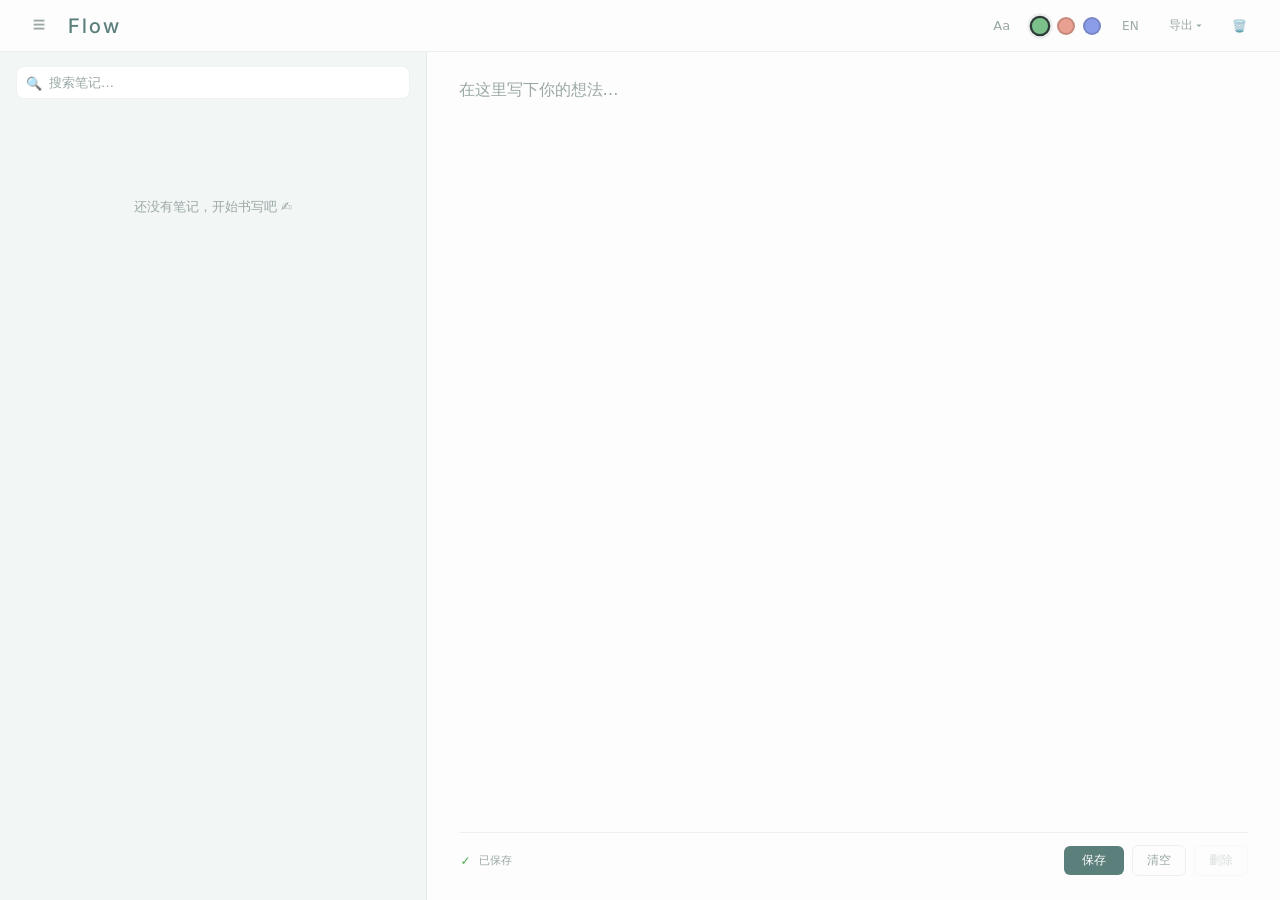
==== index.html @ c03a8ae6 "Flow Notes v1.0 - 单页笔记应用初始版本" ====
<!DOCTYPE html>
<html lang="zh-CN">
<head>
  <meta charset="UTF-8">
  <meta name="viewport" content="width=device-width, initial-scale=1.0">
  <title>Flow</title>
  <link href="https://fonts.googleapis.com/css2?family=Inter:wght@300;400;500&family=Poppins:wght@300;400;500&family=Lato:wght@300;400;700&display=swap" rel="stylesheet">
  <style>
    * { box-sizing: border-box; margin: 0; padding: 0; }

    :root {
      --bg-sidebar: #F2F6F5;
      --bg-main: #FDFDFD;
      --bg-card: #FFFFFF;
      --bg-card-hover: #F7FAF9;
      --accent: #5B7F7B;
      --text: #2D3B39;
      --text-muted: #9AA8A6;
      --border: rgba(91,127,123,0.10);
      --shadow: 0 1px 3px rgba(0,0,0,0.04);
      --shadow-hover: 0 3px 10px rgba(0,0,0,0.07);
      --font-size: 16px;
      --font-family: system-ui, -apple-system, 'PingFang SC', 'Microsoft YaHei', sans-serif;
      --sidebar-width: 33.33%;
    }
    /* 三套主题配色 */
    body.theme-green { --bg-sidebar:#F2F6F5; --bg-main:#FDFDFD; --bg-card:#FFFFFF; --bg-card-hover:#F7FAF9; --accent:#5B7F7B; --text:#2D3B39; --text-muted:#9AA8A6; --border:rgba(91,127,123,0.10); }
    body.theme-warm  { --bg-sidebar:#FEF3F0; --bg-main:#FFFCFA; --bg-card:#FFF8F2; --bg-card-hover:#FFF2EB; --accent:#8B6F5E; --text:#3E2E25; --text-muted:#B0998C; --border:rgba(139,111,94,0.10); }
    body.theme-night { --bg-sidebar:#EEF1FA; --bg-main:#F9F9FF; --bg-card:#F4F5FE; --bg-card-hover:#ECEEF8; --accent:#5B6AAF; --text:#2D3040; --text-muted:#8B8FAA; --border:rgba(91,106,175,0.10); }

    /* 西文字体和中文字体统一由 JS rebuildFontFamily 控制，不再用 CSS class */

    body {
      font-family: var(--font-family); font-size: var(--font-size);
      height: 100vh; display: flex; flex-direction: column;
      background: var(--bg-main); color: var(--text);
    }

    /* ── Header ──────────────────────────────────────────────── */
    header {
      display: flex; align-items: center; justify-content: space-between;
      padding: 0 24px; height: 52px; min-height: 52px;
      background: var(--bg-main); border-bottom: 1px solid var(--border);
    }
    .logo {
      font-family: 'Inter', sans-serif; font-weight: 500;
      font-size: 20px; color: #5B7F7B; letter-spacing: 2px;
      user-select: none;
    }
    .header-right { display: flex; align-items: center; gap: 12px; }

    /* Font panel */
    .font-btn {
      font-size: 13px; font-weight: 500; color: var(--text-muted);
      cursor: pointer; padding: 3px 8px; border-radius: 6px;
      border: 1px solid transparent; transition: all 0.2s;
      position: relative; user-select: none;
    }
    .font-btn:hover { border-color: var(--border); color: var(--text); }
    .font-panel {
      display: none; position: absolute; top: 48px; right: 24px;
      background: var(--bg-card); border: 1px solid var(--border);
      border-radius: 12px; padding: 14px 16px; z-index: 200;
      box-shadow: 0 4px 20px rgba(0,0,0,0.08); min-width: 190px;
    }
    .font-panel.open { display: block; }
    .font-panel-row { display: flex; gap: 6px; margin-bottom: 10px; flex-wrap: wrap; }
    .fp-label { font-size: 11px; color: var(--text-muted); margin-bottom: 6px; }
    .fp-chip {
      padding: 3px 10px; border-radius: 20px; font-size: 12px;
      border: 1px solid var(--border); cursor: pointer;
      transition: all 0.15s; color: var(--text);
    }
    .fp-chip.active, .fp-chip:hover { background: var(--accent); color: #fff; border-color: var(--accent); }
    .fp-size-row { display: flex; gap: 6px; }
    .fp-size {
      flex: 1; text-align: center; padding: 4px 0; border-radius: 8px;
      font-size: 12px; border: 1px solid var(--border); cursor: pointer;
      color: var(--text); transition: all 0.15s;
    }
    .fp-size.active, .fp-size:hover { background: var(--accent); color: #fff; border-color: var(--accent); }

    /* Lang & Export */
    .header-btn {
      font-size: 12px; color: var(--text-muted); cursor: pointer;
      padding: 3px 8px; border-radius: 6px; border: 1px solid transparent;
      transition: all 0.2s; user-select: none; background: none;
    }
    .header-btn:hover { border-color: var(--border); color: var(--text); }

    /* Theme dots */
    .theme-switcher { display: flex; gap: 8px; align-items: center; }
    .theme-dot {
      width: 18px; height: 18px; border-radius: 50%; cursor: pointer;
      border: 2px solid rgba(0,0,0,0.15); transition: border-color 0.2s, transform 0.2s, box-shadow 0.2s;
    }
    .theme-dot:hover, .theme-dot.active {
      border-color: var(--text); transform: scale(1.15);
      box-shadow: 0 0 0 2px rgba(0,0,0,0.06);
    }
    .theme-dot.t-green { background: #7bbf8a; }
    .theme-dot.t-warm  { background: #e8a090; }
    .theme-dot.t-night { background: #8b9de8; }
    .export-dropdown {
      position: relative;
    }
    .export-menu {
      display: none; position: absolute; top: 100%; right: 0; margin-top: 4px;
      background: var(--bg-card); border: 1px solid var(--border);
      border-radius: 10px; padding: 6px; z-index: 200; min-width: 170px;
      box-shadow: 0 4px 16px rgba(0,0,0,0.08);
    }
    .export-menu.open { display: block; }
    .export-menu-item {
      display: block; width: 100%; text-align: left; padding: 8px 12px;
      border: none; background: none; border-radius: 6px; cursor: pointer;
      font-size: 13px; color: var(--text); transition: background 0.15s;
    }
    .export-menu-item:hover { background: var(--bg-card-hover); }
    .export-menu-item + .export-menu-item { margin-top: 2px; }

    /* ── Main Layout ─────────────────────────────────────────── */
    main { flex: 1; display: flex; overflow: hidden; }

    /* Sidebar */
    .sidebar {
      width: var(--sidebar-width); min-width: var(--sidebar-width);
      background: var(--bg-sidebar); border-right: 1px solid var(--border);
      display: flex; flex-direction: column; transition: width 0.3s, min-width 0.3s;
    }
    .sidebar.collapsed { width: 0; min-width: 0; overflow: hidden; }
    .sidebar-header { padding: 14px 16px 10px; }
    .search-input {
      width: 100%; padding: 8px 12px 8px 32px; border-radius: 8px;
      border: 1px solid var(--border); background: var(--bg-card);
      font-size: 13px; color: var(--text); outline: none;
      font-family: var(--font-family); transition: border-color 0.2s;
    }
    .search-input:focus { border-color: var(--accent); }
    .search-input::placeholder { color: var(--text-muted); }
    .search-wrap { position: relative; }
    .search-icon {
      position: absolute; left: 10px; top: 50%; transform: translateY(-50%);
      font-size: 13px; color: var(--text-muted); pointer-events: none;
    }

    .notes-list {
      flex: 1; overflow-y: auto; padding: 6px 10px 16px;
      display: flex; flex-direction: column; gap: 4px;
    }
    .empty-hint {
      color: var(--text-muted); font-size: 13px; text-align: center;
      margin-top: 80px; line-height: 1.8;
    }
    .note-card {
      background: var(--bg-card); border-radius: 8px; padding: 12px 14px;
      box-shadow: var(--shadow); user-select: text; cursor: text;
      transition: box-shadow 0.2s, background 0.15s;
      position: relative;
    }
    .note-card:hover { box-shadow: var(--shadow-hover); background: var(--bg-card-hover); }
    .note-card:hover .card-del { opacity: 1; }
    .card-del {
      position: absolute; top: 8px; right: 8px;
      width: 22px; height: 22px; border-radius: 50%;
      background: transparent; border: none; cursor: pointer;
      display: flex; align-items: center; justify-content: center;
      font-size: 14px; color: var(--text-muted); opacity: 0;
      transition: opacity 0.15s, color 0.15s, background 0.15s;
    }
    .card-del:hover { color: #E57373; background: rgba(229,115,115,0.10); }
    .note-card-preview {
      font-size: 14px; color: var(--text); line-height: 1.5;
      white-space: nowrap; overflow: hidden; text-overflow: ellipsis;
      padding-right: 20px;
      transition: all 0.2s;
    }
    .note-card.expanded .note-card-preview {
      white-space: pre-wrap; word-break: break-word;
      max-height: 60vh; overflow-y: auto;
    }
    .note-card-time { font-size: 11px; color: var(--text-muted); margin-top: 4px; }

    /* ── Editor Pane ─────────────────────────────────────────── */
    .editor-pane {
      flex: 1; display: flex; flex-direction: column; padding: 24px 32px;
      min-width: 0;
    }
    textarea {
      flex: 1; background: transparent; border: none; outline: none;
      resize: none; font-size: var(--font-size); line-height: 1.8;
      color: var(--text); font-family: var(--font-family);
    }
    textarea::placeholder { color: var(--text-muted); }

    .editor-footer {
      display: flex; align-items: center; justify-content: space-between;
      padding-top: 12px; border-top: 1px solid var(--border); margin-top: 8px;
    }
    .save-status {
      display: flex; align-items: center; gap: 6px;
      font-size: 12px; color: var(--text-muted); cursor: pointer;
      user-select: none; padding: 2px 0;
    }
    .save-status-icon {
      width: 14px; height: 14px; display: inline-flex;
      align-items: center; justify-content: center; font-size: 12px;
    }
    .save-status-icon.saving { color: #aaa; }
    .save-status-icon.saved  { color: #4CAF50; }
    .save-status-icon.error  { color: #E57373; }
    .save-status-text { font-size: 11px; }

    .btn-row { display: flex; gap: 8px; align-items: center; }
    .btn-action {
      padding: 6px 14px; border: 1px solid var(--border); border-radius: 6px;
      background: transparent; color: var(--text-muted); font-size: 12px;
      cursor: pointer; transition: all 0.2s; font-family: var(--font-family);
    }
    .btn-action:hover { border-color: var(--text-muted); color: var(--text); }
    .btn-action:disabled { opacity: 0.35; cursor: not-allowed; }
    .btn-action:disabled:hover { border-color: var(--border); color: var(--text-muted); }
    .btn-save {
      padding: 6px 18px; background: var(--accent); color: #fff;
      border: none; border-radius: 6px; font-size: 12px; cursor: pointer;
      transition: opacity 0.2s, transform 0.1s; font-family: var(--font-family);
    }
    .btn-save:hover { opacity: 0.85; }
    .btn-save:active { transform: scale(0.97); }

    /* ── Confirm Dialog ──────────────────────────────────────── */
    .confirm-overlay {
      display: none; position: fixed; inset: 0; z-index: 500;
      background: rgba(0,0,0,0.25); align-items: center; justify-content: center;
    }
    .confirm-overlay.open { display: flex; }
    .confirm-dialog {
      background: var(--bg-card); border-radius: 14px; padding: 28px 32px;
      box-shadow: 0 12px 40px rgba(0,0,0,0.12); max-width: 360px; width: 90%;
    }
    .confirm-title {
      font-size: 15px; font-weight: 500; color: var(--text); margin-bottom: 8px;
    }
    .confirm-msg {
      font-size: 13px; color: var(--text-muted); line-height: 1.6; margin-bottom: 20px;
    }
    .confirm-actions { display: flex; gap: 10px; justify-content: flex-end; }
    .confirm-btn {
      padding: 7px 20px; border-radius: 8px; font-size: 13px;
      cursor: pointer; border: 1px solid var(--border);
      transition: all 0.15s; font-family: var(--font-family);
    }
    .confirm-btn-cancel {
      background: transparent; color: var(--text-muted);
    }
    .confirm-btn-cancel:hover { color: var(--text); border-color: var(--text-muted); }
    .confirm-btn-ok {
      background: var(--accent); color: #fff; border-color: var(--accent);
    }
    .confirm-btn-ok:hover { opacity: 0.85; }

    /* ── Trash (回收站) ─────────────────────────────────────── */
    .trash-overlay {
      display: none; position: fixed; inset: 0; z-index: 500;
      background: rgba(0,0,0,0.25); align-items: center; justify-content: center;
    }
    .trash-overlay.open { display: flex; }
    .trash-dialog {
      background: var(--bg-card); border-radius: 14px; padding: 24px 28px;
      box-shadow: 0 12px 40px rgba(0,0,0,0.12); max-width: 420px; width: 90%;
      max-height: 70vh; display: flex; flex-direction: column;
    }
    .trash-header {
      display: flex; align-items: center; justify-content: space-between;
      margin-bottom: 16px;
    }
    .trash-title { font-size: 16px; font-weight: 500; color: var(--text); }
    .trash-clear-btn {
      font-size: 12px; color: var(--text-muted); cursor: pointer;
      padding: 3px 10px; border-radius: 6px; border: 1px solid var(--border);
      background: transparent; transition: all 0.15s; font-family: var(--font-family);
    }
    .trash-clear-btn:hover { border-color: #E57373; color: #E57373; }
    .trash-list {
      flex: 1; overflow-y: auto; display: flex; flex-direction: column; gap: 6px;
      min-height: 60px;
    }
    .trash-item {
      display: flex; align-items: center; justify-content: space-between;
      background: var(--bg-main); border-radius: 8px; padding: 10px 12px;
      border: 1px solid var(--border);
    }
    .trash-item-text {
      font-size: 13px; color: var(--text); line-height: 1.4;
      flex: 1; overflow: hidden; text-overflow: ellipsis; white-space: nowrap;
      margin-right: 10px;
    }
    .trash-item-time { font-size: 11px; color: var(--text-muted); white-space: nowrap; margin-right: 10px; }
    .trash-item-restore {
      font-size: 12px; color: var(--accent); cursor: pointer;
      padding: 2px 10px; border-radius: 4px; border: 1px solid var(--accent);
      background: transparent; white-space: nowrap; transition: all 0.15s;
      font-family: var(--font-family);
    }
    .trash-item-restore:hover { background: var(--accent); color: #fff; }
    .trash-empty {
      color: var(--text-muted); font-size: 13px; text-align: center;
      padding: 20px 0;
    }
    .trash-close-row { margin-top: 16px; text-align: right; }
    .trash-close-btn {
      font-size: 13px; color: var(--text-muted); cursor: pointer;
      padding: 5px 16px; border-radius: 6px; border: 1px solid var(--border);
      background: transparent; transition: all 0.15s; font-family: var(--font-family);
    }
    .trash-close-btn:hover { border-color: var(--text-muted); color: var(--text); }

    /* ── Toast ───────────────────────────────────────────────── */
    .toast {
      position: fixed; bottom: 28px; left: 50%;
      transform: translateX(-50%) translateY(16px);
      background: rgba(0,0,0,0.62); color: #fff;
      padding: 8px 20px; border-radius: 20px; font-size: 13px;
      opacity: 0; transition: opacity 0.25s, transform 0.25s;
      pointer-events: none; z-index: 1000;
    }
    .toast.show { opacity: 1; transform: translateX(-50%) translateY(0); }

    /* ── Responsive ──────────────────────────────────────────── */
    @media (max-width: 640px) {
      .sidebar { position: absolute; z-index: 100; height: calc(100vh - 52px); }
      .sidebar.collapsed { width: 0; min-width: 0; }
    }
  </style>
</head>
<body>

<header>
  <div style="display:flex;align-items:center;gap:14px">
    <button class="header-btn" id="toggleSidebar" title="折叠/展开列表">☰</button>
    <span class="logo">Flow</span>
  </div>
  <div class="header-right">
    <span class="font-btn" id="fontBtn">Aa</span>
    <div class="theme-switcher">
      <div class="theme-dot t-green active" data-theme="green" title="春日田野"></div>
      <div class="theme-dot t-warm"         data-theme="warm"  title="暮色温柔"></div>
      <div class="theme-dot t-night"        data-theme="night" title="星空沉思"></div>
    </div>
    <span class="header-btn" id="langBtn">EN</span>
    <div class="export-dropdown">
      <button class="header-btn" id="exportBtn" data-i18n="exportMenu">导出 ▾</button>
      <div class="export-menu" id="exportMenu">
        <button class="export-menu-item" id="exportJson" data-i18n="exportJson">导出所有数据</button>
        <button class="export-menu-item" id="exportTxt" data-i18n="exportTxt">导出为纯文本</button>
        <label class="export-menu-item" data-i18n="importData" style="margin:0;cursor:pointer">
          <span data-i18n="importData">导入数据</span>
          <input type="file" id="importFile" accept=".json,.txt" style="display:none">
        </label>
      </div>
    </div>
    <span class="header-btn" id="trashBtn" title="回收站">🗑️</span>
  </div>
</header>

<div class="font-panel" id="fontPanel">
  <div class="fp-label" data-i18n="fontFamily">字体</div>
  <div class="font-panel-row">
    <span class="fp-chip active" data-font="system" data-i18n="fontSystem">系统默认</span>
    <span class="fp-chip" data-font="inter">Inter</span>
    <span class="fp-chip" data-font="poppins">Poppins</span>
    <span class="fp-chip" data-font="lato">Lato</span>
  </div>
  <div class="fp-label" data-i18n="fontChinese">中文字体</div>
  <div class="font-panel-row">
    <span class="fp-chip active" data-cjk="system" data-i18n="fontCjkSystem">系统</span>
    <span class="fp-chip" data-cjk="notoSans">思源黑体</span>
    <span class="fp-chip" data-cjk="notoSerif">思源宋体</span>
    <span class="fp-chip" data-cjk="heiti">黑体</span>
    <span class="fp-chip" data-cjk="songti">宋体</span>
    <span class="fp-chip" data-cjk="kaiti">楷体</span>
    <span class="fp-chip" data-cjk="fangsong">仿宋</span>
  </div>
  <div class="fp-label" data-i18n="fontSize">字号</div>
  <div class="fp-size-row">
    <span class="fp-size" data-size="14">小</span>
    <span class="fp-size active" data-size="16">默认</span>
    <span class="fp-size" data-size="18">大</span>
  </div>
</div>

<main>
  <!-- 左侧：笔记列表 -->
  <div class="sidebar" id="sidebar">
    <div class="sidebar-header">
      <div class="search-wrap">
        <span class="search-icon">🔍</span>
        <input class="search-input" id="searchInput" placeholder="搜索笔记…" data-i18n-ph="search" autocomplete="off">
      </div>
    </div>
    <div class="notes-list" id="notesList"></div>
  </div>

  <!-- 右侧：主书写区 -->
  <div class="editor-pane" id="editorPane">
    <textarea id="editor" placeholder="在这里写下你的想法…" data-i18n-ph="placeholder"></textarea>
    <div class="editor-footer">
      <div class="save-status" id="saveStatus" title="">
        <span class="save-status-icon saved" id="saveIcon">✓</span>
        <span class="save-status-text" id="saveText" data-i18n="saved">已保存</span>
      </div>
      <div class="btn-row">
        <button class="btn-save" id="btnSave" data-i18n="save">保存</button>
        <button class="btn-action" id="btnClear" data-i18n="clear">清空</button>
        <button class="btn-action" id="btnDelete" data-i18n="delete" disabled>删除</button>
      </div>
    </div>
  </div>
</main>

<!-- 确认弹窗 -->
<div class="confirm-overlay" id="confirmOverlay">
  <div class="confirm-dialog">
    <div class="confirm-title" id="confirmTitle"></div>
    <div class="confirm-msg" id="confirmMsg"></div>
    <div class="confirm-actions">
      <button class="confirm-btn confirm-btn-cancel" id="confirmCancel" data-i18n="cancel">取消</button>
      <button class="confirm-btn confirm-btn-ok" id="confirmOk" data-i18n="confirm">确认</button>
    </div>
  </div>
</div>

<!-- 回收站弹窗 -->
<div class="trash-overlay" id="trashOverlay">
  <div class="trash-dialog">
    <div class="trash-header">
      <span class="trash-title" data-i18n="trashTitle">回收站</span>
      <button class="trash-clear-btn" id="trashClearBtn" data-i18n="trashClear">清空回收站</button>
    </div>
    <div class="trash-list" id="trashList"></div>
    <div class="trash-close-row">
      <button class="trash-close-btn" id="trashCloseBtn" data-i18n="cancel">关闭</button>
    </div>
  </div>
</div>

<div class="toast" id="toast"></div>

<script>
// ── i18n ──────────────────────────────────────────────────────────────────
const I18N = {
  zh: {
    writing:'书写区', save:'保存', placeholder:'在这里写下你的想法…', fontFamily:'西文字体', fontChinese:'中文字体', fontSize:'字号',
    fontSystem:'系统默认', fontCjkSystem:'系统', empty:'还没有笔记，开始书写吧 ✍️', search:'搜索笔记…',
    imported:'已载入编辑', saved:'已保存', saving:'保存中…', saveFailed:'保存失败',
    exportMenu:'导出 ▾', exportJson:'导出所有数据', exportTxt:'导出为纯文本',
    importData:'导入数据', exportDone:'已导出 JSON', exportTxtDone:'已导出文本',
    importDone:'导入成功', importErr:'导入失败，请检查文件格式（支持 .json 和 .txt）',
    clearTitle:'清空书写区', clearMsg:'确定清空？内容将丢失且不可恢复。',
    deleteTitle:'删除笔记', deleteMsg:'删除后可在回收站中恢复。',
    cancel:'取消', confirm:'确认',
    clear:'清空', delete:'删除',
    trashTitle:'回收站', trashEmpty:'回收站是空的', trashRestore:'恢复', trashClear:'清空回收站',
    restoreDone:'已恢复', trashCleared:'回收站已清空', trashHint:'删除的笔记可在回收站中恢复',
  },
  en: {
    writing:'Writing', save:'Save', placeholder:'Write your thoughts here…', fontFamily:'Font', fontChinese:'CJK Font', fontSize:'Size',
    fontSystem:'System', fontCjkSystem:'System', empty:'No notes yet. Start writing!', search:'Search notes…',
    imported:'Loaded', saved:'Saved', saving:'Saving…', saveFailed:'Save failed',
    exportMenu:'Export ▾', exportJson:'Export all data', exportTxt:'Export as text',
    importData:'Import data', exportDone:'JSON exported', exportTxtDone:'Text exported',
    importDone:'Import successful', importErr:'Import failed (supports .json and .txt)',
    clearTitle:'Clear editor', clearMsg:'Are you sure? Content will be lost and cannot be recovered.',
    deleteTitle:'Delete note', deleteMsg:'Deleted notes can be restored from trash.',
    cancel:'Cancel', confirm:'Confirm',
    clear:'Clear', delete:'Delete',
    trashTitle:'Trash', trashEmpty:'Trash is empty', trashRestore:'Restore', trashClear:'Empty trash',
    restoreDone:'Restored', trashCleared:'Trash cleared', trashHint:'Deleted notes can be restored from trash',
  }
};
let lang = localStorage.getItem('flow_lang') || 'zh';
function t(k) { return (I18N[lang] || I18N.zh)[k] || k; }
function applyI18n() {
  document.querySelectorAll('[data-i18n]').forEach(el => {
    el.textContent = t(el.dataset.i18n);
  });
  document.querySelectorAll('[data-i18n-ph]').forEach(el => {
    el.placeholder = t(el.dataset.i18nPh);
  });
  document.getElementById('searchInput').placeholder = t('search');
  document.getElementById('langBtn').textContent = lang === 'zh' ? 'EN' : '中';
  document.getElementById('exportBtn').textContent = t('exportMenu');
  const sizeLabels = lang === 'zh' ? ['小','默认','大'] : ['S','M','L'];
  document.querySelectorAll('.fp-size').forEach((el, i) => el.textContent = sizeLabels[i]);
}

// ── UUID v4 ──────────────────────────────────────────────────────────────
function uuid() {
  return 'xxxxxxxx-xxxx-4xxx-yxxx-xxxxxxxxxxxx'.replace(/[xy]/g, c => {
    const r = Math.random() * 16 | 0;
    return (c === 'x' ? r : (r & 0x3 | 0x8)).toString(16);
  });
}

// ── Storage（IndexedDB）───────────────────────────────────────────────────
let db = null;
const DB_NAME = 'FlowNotesDB';
const STORE = 'notes';

function openDB() {
  return new Promise(resolve => {
    try {
      const req = indexedDB.open(DB_NAME, 1);
      req.onupgradeneeded = e => {
        const store = e.target.result.createObjectStore(STORE, { keyPath: 'id' });
        store.createIndex('updatedAt', 'updatedAt', { unique: false });
      };
      req.onsuccess = e => { db = e.target.result; resolve(true); };
      req.onerror = () => resolve(false);
    } catch { resolve(false); }
  });
}
function dbGetAll() {
  return new Promise(resolve => {
    const tx = db.transaction(STORE, 'readonly');
    const store = tx.objectStore(STORE);
    const idx = store.index('updatedAt');
    const req = idx.openCursor(null, 'prev'); // 按 updatedAt 降序
    const results = [];
    req.onsuccess = e => {
      const cursor = e.target.result;
      if (cursor) { results.push(cursor.value); cursor.continue(); }
      else resolve(results);
    };
    req.onerror = () => resolve([]);
  });
}
function dbPut(note) {
  return new Promise(resolve => {
    db.transaction(STORE, 'readwrite').objectStore(STORE).put(note).onsuccess = () => resolve();
  });
}
function dbDelete(id) {
  return new Promise(resolve => {
    db.transaction(STORE, 'readwrite').objectStore(STORE).delete(id).onsuccess = () => resolve();
  });
}
function dbGetAllForMerge() {
  return new Promise(resolve => {
    db.transaction(STORE, 'readonly').objectStore(STORE).getAll().onsuccess = e => resolve(e.target.result || []);
  });
}

// ── State ────────────────────────────────────────────────────────────────
let notes = [];
let trash = []; // 回收站（localStorage 持久化）
let editingId = null;
let saveDebounceTimer = null;
let searchQuery = '';
let isSwitchingNote = false;

const editor       = document.getElementById('editor');
const notesList    = document.getElementById('notesList');
const sidebar      = document.getElementById('sidebar');
const toastEl      = document.getElementById('toast');
const btnSaveIcon  = document.getElementById('saveIcon');
const btnSaveText  = document.getElementById('saveText');
const saveStatus   = document.getElementById('saveStatus');
const btnSave      = document.getElementById('btnSave');
const btnClear     = document.getElementById('btnClear');
const btnDelete    = document.getElementById('btnDelete');

// ── Helpers ──────────────────────────────────────────────────────────────
function fmt(ts) {
  const d = ts != null ? new Date(ts) : new Date();
  return d.toLocaleString(lang === 'zh' ? 'zh-CN' : 'en-US', {
    month: '2-digit', day: '2-digit', hour: '2-digit', minute: '2-digit'
  });
}
function esc(s) {
  return s.replace(/&/g, '&amp;').replace(/</g, '&lt;').replace(/>/g, '&gt;');
}
function preview(text) {
  const clean = text.replace(/^[\s\n\t]+|[\s\n\t]+$/g, '').replace(/[\n\t]+| {2,}/g, ' ');
  if (!clean) return lang === 'zh' ? '空白笔记' : 'Blank note';
  return clean.length > 15 ? clean.slice(0, 15) + '…' : clean;
}
function isBlank(text) {
  return !text || text.replace(/[\s\n\r\t]/g, '').length === 0;
}
function setSaveStatus(state) {
  // state: 'saved' | 'saving' | 'error'
  btnSaveIcon.className = 'save-status-icon ' + state;
  btnSaveIcon.textContent = state === 'saved' ? '✓' : state === 'saving' ? '○' : '⚠';
  btnSaveText.textContent = t(state === 'saved' ? 'saved' : state === 'saving' ? 'saving' : 'saveFailed');
  saveStatus.title = state === 'saved' ? (lang === 'zh' ? '点击立即保存' : 'Click to save now') : '';
}

let toastTimer;
function showToast(msg) {
  toastEl.textContent = msg;
  toastEl.classList.add('show');
  clearTimeout(toastTimer);
  toastTimer = setTimeout(() => toastEl.classList.remove('show'), 1800);
}

// ── Confirm Dialog ───────────────────────────────────────────────────────
function showConfirm(title, msg) {
  return new Promise(resolve => {
    const overlay = document.getElementById('confirmOverlay');
    document.getElementById('confirmTitle').textContent = title;
    document.getElementById('confirmMsg').textContent = msg;
    document.getElementById('confirmCancel').textContent = t('cancel');
    document.getElementById('confirmOk').textContent = t('confirm');
    overlay.classList.add('open');

    function cleanup() {
      overlay.classList.remove('open');
      okBtn.removeEventListener('click', onOk);
      cancelBtn.removeEventListener('click', onCancel);
      overlay.removeEventListener('click', onBg);
    }
    function onOk() { cleanup(); resolve(true); }
    function onCancel() { cleanup(); resolve(false); }
    function onBg(e) { if (e.target === overlay) { cleanup(); resolve(false); } }

    const okBtn = document.getElementById('confirmOk');
    const cancelBtn = document.getElementById('confirmCancel');
    okBtn.addEventListener('click', onOk);
    cancelBtn.addEventListener('click', onCancel);
    overlay.addEventListener('click', onBg);
  });
}

// ── Render ───────────────────────────────────────────────────────────────
function render() {
  notesList.innerHTML = '';
  const filtered = searchQuery
    ? notes.filter(n => n.content.toLowerCase().includes(searchQuery.toLowerCase()))
    : notes;

  if (!filtered.length) {
    notesList.innerHTML = `<p class="empty-hint">${t('empty')}</p>`;
    return;
  }

  filtered.forEach(n => {
    const card = document.createElement('div');
    card.className = 'note-card';
    card.innerHTML = `
      <button class="card-del" data-id="${n.id}" title="${t('delete')}">×</button>
      <div class="note-card-preview">${esc(n.content)}</div>
      <div class="note-card-time">${fmt(n.updatedAt)}</div>`;

    // 删除按钮（阻止冒泡，不影响单击/双击）
    card.querySelector('.card-del').addEventListener('click', async e => {
      e.stopPropagation();
      const ok = await showConfirm(t('deleteTitle'), t('deleteMsg'));
      if (!ok) return;
      moveToTrash(n);
    });

    // 单击展开/收起全文，双击进入编辑（用延迟区分）
    let clickTimer = null;
    card.addEventListener('click', e => {
      if (e.target.closest('.card-del')) return;
      if (clickTimer) { clearTimeout(clickTimer); clickTimer = null; return; } // 第二次点击，留给 dblclick
      clickTimer = setTimeout(() => {
        clickTimer = null;
        // 单击：切换展开/收起
        card.classList.toggle('expanded');
      }, 250);
    });

    card.addEventListener('dblclick', e => {
      if (e.target.closest('.card-del')) return;
      if (clickTimer) { clearTimeout(clickTimer); clickTimer = null; }
      const sel = window.getSelection().toString();
      if (sel.length > 20) return; // 拖选了大段文字，视为复制意图
      window.getSelection().removeAllRanges();
      loadNoteIntoEditor(n);
    });

    notesList.appendChild(card);
  });

  // 更新删除按钮状态
  btnDelete.disabled = !editingId;
  // 更新清空按钮状态
  btnClear.disabled = isBlank(editor.value);
}

// ── 智能保存置顶（双击/流转前调用）────────────────────────────────────────
async function flushCurrentEditor() {
  const text = editor.value;
  if (isBlank(text)) return; // 空内容直接丢弃

  const now = Date.now();
  if (editingId) {
    // 正在编辑已有笔记：仅当内容有变化时更新它
    const idx = notes.findIndex(n => n.id === editingId);
    if (idx !== -1 && notes[idx].content !== text) {
      notes[idx].content = text;
      notes[idx].updatedAt = now;
      await dbPut(notes[idx]);
      notes.sort((a, b) => b.updatedAt - a.updatedAt);
    }
  } else {
    // 书写区有内容但不是已有笔记 → 作为新笔记入库
    const note = { id: uuid(), content: text, createdAt: now, updatedAt: now };
    notes.unshift(note);
    await dbPut(note);
    notes.sort((a, b) => b.updatedAt - a.updatedAt);
  }
}

async function loadNoteIntoEditor(note) {
  // 标记正在切换笔记，阻止 blur 事件触发 autoSave
  isSwitchingNote = true;

  // 取消防抖计时器，先同步保存当前内容
  clearTimeout(saveDebounceTimer);
  saveDebounceTimer = null;
  localStorage.removeItem('flow_draft');
  await flushCurrentEditor();

  // 载入目标笔记
  editor.value = note.content;
  editingId = note.id;
  setSaveStatus('saved');
  render();
  editor.focus();
  showToast(t('imported'));

  // 延迟重置标志，确保 blur 事件不会误触发
  requestAnimationFrame(() => { isSwitchingNote = false; });
}

// ── Auto-save（离开焦点 1.5s 防抖）───────────────────────────────────────
editor.addEventListener('input', () => {
  clearTimeout(saveDebounceTimer);
  setSaveStatus('saving');
  saveDebounceTimer = setTimeout(() => autoSave(), 1500);
  btnClear.disabled = isBlank(editor.value);
});

editor.addEventListener('blur', () => {
  // 如果正在切换笔记（loadNoteIntoEditor 中），跳过 blur 的 autoSave
  if (isSwitchingNote) return;
  if (saveDebounceTimer) {
    clearTimeout(saveDebounceTimer);
    saveDebounceTimer = null;
    autoSave();
  }
});

// ── 无感自动保存（编辑已有笔记时静默更新；新笔记只缓存草稿）───────────────
async function autoSave() {
  const text = editor.value;
  if (isBlank(text)) { setSaveStatus('saved'); return; }

  setSaveStatus('saving');
  try {
    if (editingId) {
      // 编辑已有笔记：静默更新到 IndexedDB
      const now = Date.now();
      const idx = notes.findIndex(n => n.id === editingId);
      if (idx !== -1) {
        notes[idx].content = text;
        notes[idx].updatedAt = now;
        await dbPut(notes[idx]);
        notes.sort((a, b) => b.updatedAt - a.updatedAt);
        render();
      }
    } else {
      // 新笔记：只缓存草稿到 localStorage，不写入 IndexedDB，不显示到列表
      localStorage.setItem('flow_draft', JSON.stringify({ text }));
    }
    setSaveStatus('saved');
  } catch {
    setSaveStatus('error');
  }
}

// ── 保存按钮 = 最终提交（入库 + 置顶 + 清空书写区）────────────────────────
async function submitNote() {
  const text = editor.value;
  if (isBlank(text)) return;

  clearTimeout(saveDebounceTimer);
  saveDebounceTimer = null;
  localStorage.removeItem('flow_draft');
  setSaveStatus('saving');
  try {
    const now = Date.now();
    if (editingId) {
      const idx = notes.findIndex(n => n.id === editingId);
      if (idx !== -1) {
        notes[idx].content = text;
        notes[idx].updatedAt = now;
        await dbPut(notes[idx]);
      }
    } else {
      const note = { id: uuid(), content: text, createdAt: now, updatedAt: now };
      notes.unshift(note);
      await dbPut(note);
    }
    notes.sort((a, b) => b.updatedAt - a.updatedAt);
    editor.value = '';
    editingId = null;
    btnClear.disabled = true;
    btnDelete.disabled = true;
    render();
    setSaveStatus('saved');
  } catch {
    setSaveStatus('error');
  }
}

// 手动保存（点击状态图标）
saveStatus.addEventListener('click', async () => {
  if (saveDebounceTimer) {
    clearTimeout(saveDebounceTimer);
    saveDebounceTimer = null;
  }
  await autoSave();
});

// ── Save button → 提交 ────────────────────────────────────────────────────
btnSave.addEventListener('click', submitNote);

// ── Clear & Delete ───────────────────────────────────────────────────────
btnClear.addEventListener('click', async () => {
  if (isBlank(editor.value)) return;
  const ok = await showConfirm(t('clearTitle'), t('clearMsg'));
  if (!ok) return;
  clearTimeout(saveDebounceTimer);
  saveDebounceTimer = null;
  editor.value = '';
  editingId = null;
  setSaveStatus('saved');
  btnClear.disabled = true;
  render();
});

btnDelete.addEventListener('click', async () => {
  if (!editingId) return;
  const ok = await showConfirm(t('deleteTitle'), t('deleteMsg'));
  if (!ok) return;
  clearTimeout(saveDebounceTimer);
  saveDebounceTimer = null;
  const note = notes.find(n => n.id === editingId);
  if (note) moveToTrash(note);
  editor.value = '';
  editingId = null;
  setSaveStatus('saved');
  btnClear.disabled = true;
});

// ── 回收站 ──────────────────────────────────────────────────────────────
function loadTrash() {
  try { trash = JSON.parse(localStorage.getItem('flow_trash') || '[]'); } catch { trash = []; }
}
function saveTrash() {
  localStorage.setItem('flow_trash', JSON.stringify(trash));
}

async function moveToTrash(note) {
  // 从笔记列表和 IndexedDB 中移除
  await dbDelete(note.id);
  notes = notes.filter(n => n.id !== note.id);
  // 加入回收站
  trash.unshift({ ...note, deletedAt: Date.now() });
  saveTrash();
  if (editingId === note.id) {
    editingId = null;
    editor.value = '';
    btnClear.disabled = true;
  }
  render();
}

async function restoreFromTrash(index) {
  const item = trash[index];
  if (!item) return;
  const restored = { id: item.id, content: item.content, createdAt: item.createdAt, updatedAt: Date.now() };
  notes.unshift(restored);
  await dbPut(restored);
  notes.sort((a, b) => b.updatedAt - a.updatedAt);
  trash.splice(index, 1);
  saveTrash();
  render();
  renderTrash();
  showToast(t('restoreDone'));
}

function renderTrash() {
  const trashList = document.getElementById('trashList');
  if (!trash.length) {
    trashList.innerHTML = `<p class="trash-empty">${t('trashEmpty')}</p>`;
    return;
  }
  trashList.innerHTML = '';
  trash.forEach((item, i) => {
    const el = document.createElement('div');
    el.className = 'trash-item';
    el.innerHTML = `
      <span class="trash-item-text">${esc(preview(item.content))}</span>
      <span class="trash-item-time">${fmt(item.deletedAt)}</span>
      <button class="trash-item-restore" data-idx="${i}">${t('trashRestore')}</button>`;
    el.querySelector('.trash-item-restore').addEventListener('click', () => restoreFromTrash(i));
    trashList.appendChild(el);
  });
}

document.getElementById('trashBtn').addEventListener('click', () => {
  renderTrash();
  document.getElementById('trashOverlay').classList.add('open');
});
document.getElementById('trashCloseBtn').addEventListener('click', () => {
  document.getElementById('trashOverlay').classList.remove('open');
});
document.getElementById('trashOverlay').addEventListener('click', e => {
  if (e.target.id === 'trashOverlay') document.getElementById('trashOverlay').classList.remove('open');
});
document.getElementById('trashClearBtn').addEventListener('click', async () => {
  if (!trash.length) return;
  const ok = await showConfirm(t('trashClear'), t('trashTitle'));
  if (!ok) return;
  trash = [];
  saveTrash();
  renderTrash();
  showToast(t('trashCleared'));
});

// ── Search ───────────────────────────────────────────────────────────────
document.getElementById('searchInput').addEventListener('input', e => {
  searchQuery = e.target.value.trim();
  render();
});

// ── Sidebar Toggle ───────────────────────────────────────────────────────
document.getElementById('toggleSidebar').addEventListener('click', () => {
  sidebar.classList.toggle('collapsed');
});

// ── Export / Import ──────────────────────────────────────────────────────
document.getElementById('exportBtn').addEventListener('click', e => {
  e.stopPropagation();
  document.getElementById('exportMenu').classList.toggle('open');
});
document.addEventListener('click', e => {
  if (!e.target.closest('.export-dropdown')) {
    document.getElementById('exportMenu').classList.remove('open');
  }
});

document.getElementById('exportJson').addEventListener('click', () => {
  const blob = new Blob([JSON.stringify(notes, null, 2)], { type: 'application/json' });
  const a = document.createElement('a');
  a.href = URL.createObjectURL(blob);
  a.download = `flow_backup_${new Date().toISOString().slice(0, 10)}.json`;
  a.click();
  URL.revokeObjectURL(a.href);
  document.getElementById('exportMenu').classList.remove('open');
  showToast(t('exportDone'));
});

document.getElementById('exportTxt').addEventListener('click', () => {
  const text = notes.map((n, i) => `---\n[${i + 1}] ${fmt(n.updatedAt)}\n${n.content}`).join('\n\n');
  const blob = new Blob([text], { type: 'text/plain;charset=utf-8' });
  const a = document.createElement('a');
  a.href = URL.createObjectURL(blob);
  a.download = `flow_notes_${new Date().toISOString().slice(0, 10)}.txt`;
  a.click();
  URL.revokeObjectURL(a.href);
  document.getElementById('exportMenu').classList.remove('open');
  showToast(t('exportTxtDone'));
});

document.getElementById('importFile').addEventListener('change', async e => {
  const file = e.target.files[0];
  if (!file) return;
  try {
    const raw = await file.text();
    const fileName = file.name.toLowerCase();
    let imported = [];

    if (fileName.endsWith('.json')) {
      // JSON 备份文件：合并导入
      const data = JSON.parse(raw);
      if (!Array.isArray(data)) throw new Error('invalid');
      const localMap = new Map(notes.map(n => [n.id, n]));
      for (const item of data) {
        if (!item.id || !item.content) continue;
        const existing = localMap.get(item.id);
        if (existing) {
          if ((item.updatedAt || 0) > existing.updatedAt) {
            localMap.set(item.id, item);
          }
        } else {
          localMap.set(item.id, item);
        }
      }
      notes = Array.from(localMap.values());
      const tx = db.transaction(STORE, 'readwrite');
      const store = tx.objectStore(STORE);
      store.clear();
      for (const n of notes) store.put(n);
      await new Promise(r => tx.oncomplete = r);
    } else if (fileName.endsWith('.txt')) {
      // TXT 文本文件：按 --- 分隔，每段作为一条新笔记
      const now = Date.now();
      const blocks = raw.split(/\n---\n/).map(b => b.trim()).filter(b => b.length > 0);
      if (blocks.length === 0) throw new Error('empty');
      for (const block of blocks) {
        const note = { id: uuid(), content: block, createdAt: now, updatedAt: now };
        imported.push(note);
        await dbPut(note);
        notes.push(note);
      }
      notes.sort((a, b) => b.updatedAt - a.updatedAt);
    } else {
      throw new Error('unsupported');
    }

    notes.sort((a, b) => b.updatedAt - a.updatedAt);
    render();
    showToast(t('importDone'));
  } catch {
    showToast(t('importErr'));
  }
  e.target.value = '';
  document.getElementById('exportMenu').classList.remove('open');
});

// ── Font panel ───────────────────────────────────────────────────────────
const fontPanel = document.getElementById('fontPanel');
document.getElementById('fontBtn').addEventListener('click', e => {
  e.stopPropagation();
  fontPanel.classList.toggle('open');
});
document.addEventListener('click', e => {
  if (!fontPanel.contains(e.target)) fontPanel.classList.remove('open');
});

const CJK_FONTS = {
  system: "'Microsoft YaHei', 'SimSun', sans-serif",
  heiti: "'SimHei', '黑体', sans-serif",
  songti: "'SimSun', '宋体', serif",
  fangsong: "'FangSong', '仿宋', serif",
  kaiti: "'KaiTi', '楷体', 'STKaiti', serif",
  notoSans: "'Noto Sans SC', sans-serif",
  notoSerif: "'Noto Serif SC', serif",
};

let currentCJK = localStorage.getItem('flow_cjk') || 'system';

function applyFont(f) {
  document.querySelectorAll('[data-font]').forEach(c => c.classList.toggle('active', c.dataset.font === f));
  localStorage.setItem('flow_font', f);
  rebuildFontFamily(f, currentCJK);
}

function applyCJK(cjk) {
  currentCJK = cjk;
  const f = localStorage.getItem('flow_font') || 'system';
  document.querySelectorAll('[data-cjk]').forEach(c => c.classList.toggle('active', c.dataset.cjk === cjk));
  localStorage.setItem('flow_cjk', cjk);
  rebuildFontFamily(f, cjk);
}

function rebuildFontFamily(latin, cjk) {
  const latinMap = {
    system: "system-ui, -apple-system",
    inter: "'Inter'",
    poppins: "'Poppins'",
    lato: "'Lato'",
  };
  const latinPart = latinMap[latin] || "system-ui, -apple-system";
  const cjkPart = CJK_FONTS[cjk] || CJK_FONTS.system;
  document.documentElement.style.setProperty('--font-family', `${latinPart}, ${cjkPart}, sans-serif`);
}

function applySize(s) {
  document.documentElement.style.setProperty('--font-size', s + 'px');
  document.querySelectorAll('.fp-size').forEach(c => c.classList.toggle('active', c.dataset.size === String(s)));
  localStorage.setItem('flow_size', s);
}

document.querySelectorAll('[data-font]').forEach(c => c.addEventListener('click', () => applyFont(c.dataset.font)));
document.querySelectorAll('[data-cjk]').forEach(c => c.addEventListener('click', () => applyCJK(c.dataset.cjk)));
document.querySelectorAll('.fp-size').forEach(c => c.addEventListener('click', () => applySize(c.dataset.size)));

applyFont(localStorage.getItem('flow_font') || 'system');
// 迁移旧缓存值
const oldCJK = localStorage.getItem('flow_cjk') || 'system';
if (!['system','songti','heiti','kaiti','fangsong','notoSans','notoSerif'].includes(oldCJK)) localStorage.setItem('flow_cjk', 'system');
applyCJK(localStorage.getItem('flow_cjk') || 'system');
applySize(localStorage.getItem('flow_size') || 16);

// ── Theme ─────────────────────────────────────────────────────────────────
const themeClass = { green: 'theme-green', warm: 'theme-warm', night: 'theme-night' };
function applyTheme(t) {
  const cls = themeClass[t] || 'theme-green';
  const fontCls = [...document.body.classList].filter(c => c.startsWith('font-'));
  document.body.className = [cls, ...fontCls].filter(Boolean).join(' ');
  document.querySelectorAll('.theme-dot').forEach(d => d.classList.toggle('active', d.dataset.theme === t));
  localStorage.setItem('flow_theme', t);
}
applyTheme(localStorage.getItem('flow_theme') || 'green');
document.querySelectorAll('.theme-dot').forEach(d => d.addEventListener('click', () => applyTheme(d.dataset.theme)));


// ── Lang ─────────────────────────────────────────────────────────────────
document.getElementById('langBtn').addEventListener('click', () => {
  lang = lang === 'zh' ? 'en' : 'zh';
  localStorage.setItem('flow_lang', lang);
  applyI18n();
  render();
});

// ── Keyboard shortcuts (macOS: Cmd, Windows: Ctrl) ──────────────────────
const mod = navigator.platform.includes('Mac') ? 'metaKey' : 'ctrlKey';
document.addEventListener('keydown', e => {
  if (e[mod] && e.key === 's') {
    e.preventDefault();
    submitNote();
  }
});

// ── Init ─────────────────────────────────────────────────────────────────
openDB().then(async (ok) => {
  loadTrash();
  if (ok) {
    notes = await dbGetAll();
  }
  notes.sort((a, b) => b.updatedAt - a.updatedAt);

  // 恢复未提交的草稿
  const draft = JSON.parse(localStorage.getItem('flow_draft') || 'null');
  if (draft?.text) {
    editor.value = draft.text;
    btnClear.disabled = false;
    setSaveStatus('saved');
  }

  applyI18n();
  render();
});
</script>
</body>
</html>
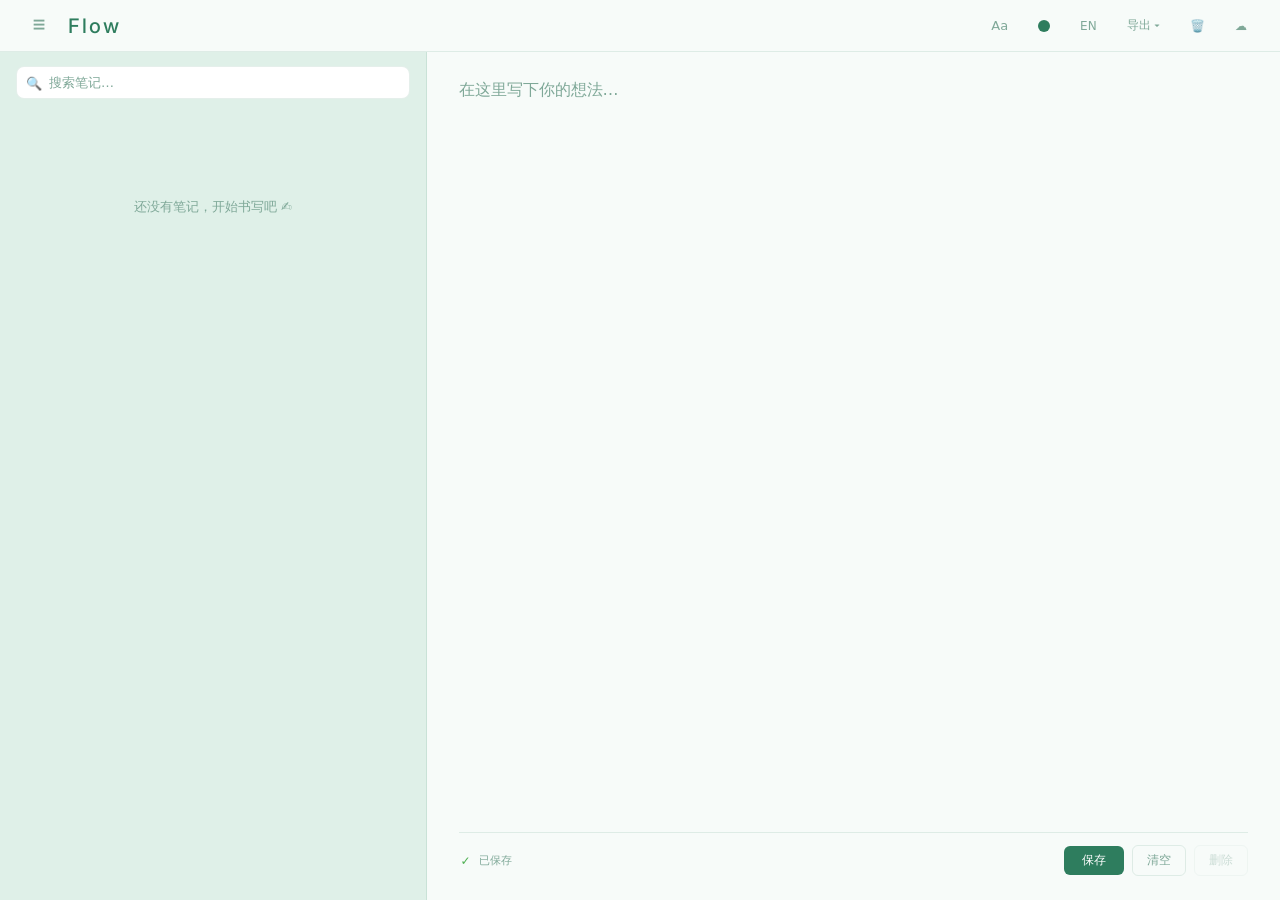
==== commit b852b481: "feat: 坚果云同步、暗色主题、字体扩充、主题单按钮循环切换" ====
--- a/index.html
+++ b/index.html
@@ -4,7 +4,7 @@
   <meta charset="UTF-8">
   <meta name="viewport" content="width=device-width, initial-scale=1.0">
   <title>Flow</title>
-  <link href="https://fonts.googleapis.com/css2?family=Inter:wght@300;400;500&family=Poppins:wght@300;400;500&family=Lato:wght@300;400;700&display=swap" rel="stylesheet">
+  <link href="https://fonts.googleapis.com/css2?family=Inter:wght@300;400;500&family=Poppins:wght@300;400;500&family=Lato:wght@300;400;700&family=Merriweather:wght@300;400&family=Source+Sans+3:wght@300;400;500&family=Nunito:wght@300;400;500&family=Playfair+Display:wght@400;500&display=swap" rel="stylesheet">
   <style>
     * { box-sizing: border-box; margin: 0; padding: 0; }
 
@@ -24,9 +24,9 @@
       --sidebar-width: 33.33%;
     }
     /* 三套主题配色 */
-    body.theme-green { --bg-sidebar:#F2F6F5; --bg-main:#FDFDFD; --bg-card:#FFFFFF; --bg-card-hover:#F7FAF9; --accent:#5B7F7B; --text:#2D3B39; --text-muted:#9AA8A6; --border:rgba(91,127,123,0.10); }
-    body.theme-warm  { --bg-sidebar:#FEF3F0; --bg-main:#FFFCFA; --bg-card:#FFF8F2; --bg-card-hover:#FFF2EB; --accent:#8B6F5E; --text:#3E2E25; --text-muted:#B0998C; --border:rgba(139,111,94,0.10); }
-    body.theme-night { --bg-sidebar:#EEF1FA; --bg-main:#F9F9FF; --bg-card:#F4F5FE; --bg-card-hover:#ECEEF8; --accent:#5B6AAF; --text:#2D3040; --text-muted:#8B8FAA; --border:rgba(91,106,175,0.10); }
+    body.theme-green { --bg-sidebar:#DFF0E8; --bg-main:#F7FBF9; --bg-card:#FFFFFF; --bg-card-hover:#EEF7F2; --accent:#2E7D5E; --text:#1A3329; --text-muted:#7FA898; --border:rgba(46,125,94,0.12); }
+    body.theme-warm  { --bg-sidebar:#FAE8D8; --bg-main:#FDF6EF; --bg-card:#FFFFFF; --bg-card-hover:#FDF0E4; --accent:#C0622F; --text:#3B1F0F; --text-muted:#B08060; --border:rgba(192,98,47,0.12); }
+    body.theme-night { --bg-sidebar:#252526; --bg-main:#1E1E1E; --bg-card:#2D2D2D; --bg-card-hover:#333333; --accent:#7A9E9F; --text:#D4D4D4; --text-muted:#6A6A6A; --border:rgba(255,255,255,0.06); }
 
     /* 西文字体和中文字体统一由 JS rebuildFontFamily 控制，不再用 CSS class */
 
@@ -44,7 +44,7 @@
     }
     .logo {
       font-family: 'Inter', sans-serif; font-weight: 500;
-      font-size: 20px; color: #5B7F7B; letter-spacing: 2px;
+      font-size: 20px; color: var(--accent); letter-spacing: 2px;
       user-select: none;
     }
     .header-right { display: flex; align-items: center; gap: 12px; }
@@ -98,9 +98,9 @@
       border-color: var(--text); transform: scale(1.15);
       box-shadow: 0 0 0 2px rgba(0,0,0,0.06);
     }
-    .theme-dot.t-green { background: #7bbf8a; }
-    .theme-dot.t-warm  { background: #e8a090; }
-    .theme-dot.t-night { background: #8b9de8; }
+    .theme-dot.t-green { background: #2E7D5E; }
+    .theme-dot.t-warm  { background: #C0622F; }
+    .theme-dot.t-night { background: #555555; }
     .export-dropdown {
       position: relative;
     }
@@ -115,6 +115,7 @@
       display: block; width: 100%; text-align: left; padding: 8px 12px;
       border: none; background: none; border-radius: 6px; cursor: pointer;
       font-size: 13px; color: var(--text); transition: background 0.15s;
+      font-family: var(--font-family);
     }
     .export-menu-item:hover { background: var(--bg-card-hover); }
     .export-menu-item + .export-menu-item { margin-top: 2px; }
@@ -250,6 +251,9 @@
       cursor: pointer; border: 1px solid var(--border);
       transition: all 0.15s; font-family: var(--font-family);
     }
+    .confirm-dialog, .trash-dialog {
+      font-family: var(--font-family);
+    }
     .confirm-btn-cancel {
       background: transparent; color: var(--text-muted);
     }
@@ -342,11 +346,9 @@
   </div>
   <div class="header-right">
     <span class="font-btn" id="fontBtn">Aa</span>
-    <div class="theme-switcher">
-      <div class="theme-dot t-green active" data-theme="green" title="春日田野"></div>
-      <div class="theme-dot t-warm"         data-theme="warm"  title="暮色温柔"></div>
-      <div class="theme-dot t-night"        data-theme="night" title="星空沉思"></div>
-    </div>
+    <span class="header-btn" id="themeBtn" title="切换主题">
+      <span id="themeDot" style="display:inline-block;width:12px;height:12px;border-radius:50%;background:#2E7D5E;vertical-align:middle"></span>
+    </span>
     <span class="header-btn" id="langBtn">EN</span>
     <div class="export-dropdown">
       <button class="header-btn" id="exportBtn" data-i18n="exportMenu">导出 ▾</button>
@@ -355,21 +357,26 @@
         <button class="export-menu-item" id="exportTxt" data-i18n="exportTxt">导出为纯文本</button>
         <label class="export-menu-item" data-i18n="importData" style="margin:0;cursor:pointer">
           <span data-i18n="importData">导入数据</span>
-          <input type="file" id="importFile" accept=".json,.txt" style="display:none">
+          <input type="file" id="importFile" accept=".json,.txt,.md,.markdown" style="display:none">
         </label>
       </div>
     </div>
     <span class="header-btn" id="trashBtn" title="回收站">🗑️</span>
+    <span class="header-btn" id="syncBtn" title="云同步">☁</span>
   </div>
 </header>
 
 <div class="font-panel" id="fontPanel">
   <div class="fp-label" data-i18n="fontFamily">字体</div>
   <div class="font-panel-row">
-    <span class="fp-chip active" data-font="system" data-i18n="fontSystem">系统默认</span>
+    <span class="fp-chip active" data-font="system" data-i18n="fontSystem">系统</span>
     <span class="fp-chip" data-font="inter">Inter</span>
     <span class="fp-chip" data-font="poppins">Poppins</span>
     <span class="fp-chip" data-font="lato">Lato</span>
+    <span class="fp-chip" data-font="merriweather">Merriweather</span>
+    <span class="fp-chip" data-font="sourcesans">Source Sans</span>
+    <span class="fp-chip" data-font="nunito">Nunito</span>
+    <span class="fp-chip" data-font="playfair">Playfair</span>
   </div>
   <div class="fp-label" data-i18n="fontChinese">中文字体</div>
   <div class="font-panel-row">
@@ -389,6 +396,21 @@
   </div>
 </div>
 
+<div class="font-panel" id="syncPanel">
+  <div class="fp-label">☁ 坚果云同步</div>
+  <div style="display:flex;flex-direction:column;gap:6px;margin-bottom:10px">
+    <input id="syncUser" placeholder="账号（邮箱）" autocomplete="off"
+      style="padding:5px 10px;border-radius:8px;border:1px solid rgba(0,0,0,0.12);font-size:12px;outline:none;background:transparent;color:var(--text)">
+    <input id="syncPass" type="password" placeholder="应用密码"
+      style="padding:5px 10px;border-radius:8px;border:1px solid rgba(0,0,0,0.12);font-size:12px;outline:none;background:transparent;color:var(--text)">
+  </div>
+  <div class="font-panel-row">
+    <span class="fp-chip" id="btnUpload">↑ 上传到云端</span>
+    <span class="fp-chip" id="btnDownload">↓ 从云端下载</span>
+  </div>
+  <div id="syncStatus" style="font-size:11px;color:var(--text-muted);margin-top:8px;min-height:16px"></div>
+</div>
+
 <main>
   <!-- 左侧：笔记列表 -->
   <div class="sidebar" id="sidebar">
@@ -451,11 +473,11 @@
 const I18N = {
   zh: {
     writing:'书写区', save:'保存', placeholder:'在这里写下你的想法…', fontFamily:'西文字体', fontChinese:'中文字体', fontSize:'字号',
-    fontSystem:'系统默认', fontCjkSystem:'系统', empty:'还没有笔记，开始书写吧 ✍️', search:'搜索笔记…',
+    fontSystem:'系统', fontCjkSystem:'系统', empty:'还没有笔记，开始书写吧 ✍️', search:'搜索笔记…',
     imported:'已载入编辑', saved:'已保存', saving:'保存中…', saveFailed:'保存失败',
-    exportMenu:'导出 ▾', exportJson:'导出所有数据', exportTxt:'导出为纯文本',
-    importData:'导入数据', exportDone:'已导出 JSON', exportTxtDone:'已导出文本',
-    importDone:'导入成功', importErr:'导入失败，请检查文件格式（支持 .json 和 .txt）',
+    exportMenu:'导出 ▾', exportJson:'导出所有数据', exportTxt:'导出为纯文本', exportMd:'导出为 Markdown',
+    importData:'导入数据', exportDone:'已导出 JSON', exportTxtDone:'已导出文本', exportMdDone:'已导出 Markdown',
+    importDone:'导入成功', importErr:'导入失败，请检查文件格式（支持 .json / .txt / .md）',
     clearTitle:'清空书写区', clearMsg:'确定清空？内容将丢失且不可恢复。',
     deleteTitle:'删除笔记', deleteMsg:'删除后可在回收站中恢复。',
     cancel:'取消', confirm:'确认',
@@ -467,9 +489,9 @@
     writing:'Writing', save:'Save', placeholder:'Write your thoughts here…', fontFamily:'Font', fontChinese:'CJK Font', fontSize:'Size',
     fontSystem:'System', fontCjkSystem:'System', empty:'No notes yet. Start writing!', search:'Search notes…',
     imported:'Loaded', saved:'Saved', saving:'Saving…', saveFailed:'Save failed',
-    exportMenu:'Export ▾', exportJson:'Export all data', exportTxt:'Export as text',
-    importData:'Import data', exportDone:'JSON exported', exportTxtDone:'Text exported',
-    importDone:'Import successful', importErr:'Import failed (supports .json and .txt)',
+    exportMenu:'Export ▾', exportJson:'Export all data', exportTxt:'Export as text', exportMd:'Export as Markdown',
+    importData:'Import data', exportDone:'JSON exported', exportTxtDone:'Text exported', exportMdDone:'Markdown exported',
+    importDone:'Import successful', importErr:'Import failed (supports .json / .txt / .md)',
     clearTitle:'Clear editor', clearMsg:'Are you sure? Content will be lost and cannot be recovered.',
     deleteTitle:'Delete note', deleteMsg:'Deleted notes can be restored from trash.',
     cancel:'Cancel', confirm:'Confirm',
@@ -1008,13 +1030,18 @@
       store.clear();
       for (const n of notes) store.put(n);
       await new Promise(r => tx.oncomplete = r);
-    } else if (fileName.endsWith('.txt')) {
-      // TXT 文本文件：按 --- 分隔，每段作为一条新笔记
+    } else if (fileName.endsWith('.txt') || fileName.endsWith('.md') || fileName.endsWith('.markdown')) {
+      // TXT / Markdown 文件：按 --- 分隔，每段作为一条新笔记
       const now = Date.now();
       const blocks = raw.split(/\n---\n/).map(b => b.trim()).filter(b => b.length > 0);
       if (blocks.length === 0) throw new Error('empty');
       for (const block of blocks) {
-        const note = { id: uuid(), content: block, createdAt: now, updatedAt: now };
+        // 清理 Markdown 标题和引用行，只保留正文
+        const content = block
+          .replace(/^## .+\n?/gm, '')
+          .replace(/^> .+\n?/gm, '')
+          .trim();
+        const note = { id: uuid(), content: content, createdAt: now, updatedAt: now };
         imported.push(note);
         await dbPut(note);
         notes.push(note);
@@ -1076,10 +1103,20 @@
     inter: "'Inter'",
     poppins: "'Poppins'",
     lato: "'Lato'",
+    merriweather: "'Merriweather'",
+    sourcesans: "'Source Sans 3'",
+    nunito: "'Nunito'",
+    playfair: "'Playfair Display'",
   };
   const latinPart = latinMap[latin] || "system-ui, -apple-system";
   const cjkPart = CJK_FONTS[cjk] || CJK_FONTS.system;
-  document.documentElement.style.setProperty('--font-family', `${latinPart}, ${cjkPart}, sans-serif`);
+  const full = `${latinPart}, ${cjkPart}, sans-serif`;
+  // 同时设置 CSS 变量和 body 内联样式，确保一定生效
+  document.documentElement.style.setProperty('--font-family', full);
+  document.body.style.fontFamily = full;
+  document.getElementById('editor').style.fontFamily = full;
+  // 更新所有笔记卡片和输入框
+  document.querySelectorAll('.note-card-preview, .search-input').forEach(el => el.style.fontFamily = full);
 }
 
 function applySize(s) {
@@ -1092,25 +1129,102 @@
 document.querySelectorAll('[data-cjk]').forEach(c => c.addEventListener('click', () => applyCJK(c.dataset.cjk)));
 document.querySelectorAll('.fp-size').forEach(c => c.addEventListener('click', () => applySize(c.dataset.size)));
 
+// ── 字体缓存清理（v2）：一次性强制清除所有旧缓存 ──
+if (localStorage.getItem('flow_fontcache_v2') !== 'cleaned') {
+  localStorage.removeItem('flow_font');
+  localStorage.removeItem('flow_cjk');
+  localStorage.removeItem('flow_size');
+  localStorage.setItem('flow_fontcache_v2', 'cleaned');
+}
+
 applyFont(localStorage.getItem('flow_font') || 'system');
-// 迁移旧缓存值
-const oldCJK = localStorage.getItem('flow_cjk') || 'system';
-if (!['system','songti','heiti','kaiti','fangsong','notoSans','notoSerif'].includes(oldCJK)) localStorage.setItem('flow_cjk', 'system');
 applyCJK(localStorage.getItem('flow_cjk') || 'system');
-applySize(localStorage.getItem('flow_size') || 16);
+applySize(parseInt(localStorage.getItem('flow_size')) || 16);
 
 // ── Theme ─────────────────────────────────────────────────────────────────
+const themeOrder = ['green', 'warm', 'night'];
 const themeClass = { green: 'theme-green', warm: 'theme-warm', night: 'theme-night' };
+const themeDotColor = { green: '#2E7D5E', warm: '#C0622F', night: '#555555' };
+
 function applyTheme(t) {
   const cls = themeClass[t] || 'theme-green';
   const fontCls = [...document.body.classList].filter(c => c.startsWith('font-'));
   document.body.className = [cls, ...fontCls].filter(Boolean).join(' ');
-  document.querySelectorAll('.theme-dot').forEach(d => d.classList.toggle('active', d.dataset.theme === t));
+  document.getElementById('themeDot').style.background = themeDotColor[t];
   localStorage.setItem('flow_theme', t);
 }
+
 applyTheme(localStorage.getItem('flow_theme') || 'green');
-document.querySelectorAll('.theme-dot').forEach(d => d.addEventListener('click', () => applyTheme(d.dataset.theme)));
-
+
+document.getElementById('themeBtn').addEventListener('click', () => {
+  const cur = localStorage.getItem('flow_theme') || 'green';
+  const next = themeOrder[(themeOrder.indexOf(cur) + 1) % themeOrder.length];
+  applyTheme(next);
+});
+
+
+// ── Cloud Sync (坚果云 WebDAV) ────────────────────────────────────────────
+const PROXY = 'http://localhost:19527';
+const DAV_PATH = '/dav/flow-notes/data.json';
+
+const syncPanel  = document.getElementById('syncPanel');
+const syncStatus = document.getElementById('syncStatus');
+const syncUserEl = document.getElementById('syncUser');
+const syncPassEl = document.getElementById('syncPass');
+
+// 恢复保存的账号（密码不持久化）
+syncUserEl.value = localStorage.getItem('sync_user') || '';
+
+document.getElementById('syncBtn').addEventListener('click', e => {
+  e.stopPropagation();
+  syncPanel.classList.toggle('open');
+  document.getElementById('fontPanel').classList.remove('open');
+});
+document.addEventListener('click', e => {
+  if (!syncPanel.contains(e.target) && e.target.id !== 'syncBtn')
+    syncPanel.classList.remove('open');
+});
+
+function syncAuth() {
+  const u = syncUserEl.value.trim();
+  const p = syncPassEl.value.trim();
+  if (!u || !p) { syncStatus.textContent = '请填写账号和应用密码'; return null; }
+  localStorage.setItem('sync_user', u);
+  return 'Basic ' + btoa(u + ':' + p);
+}
+
+document.getElementById('btnUpload').addEventListener('click', async () => {
+  const auth = syncAuth(); if (!auth) return;
+  syncStatus.textContent = '上传中…';
+  try {
+    // 确保目录存在
+    await fetch(PROXY + '/dav/flow-notes/', { method: 'MKCOL', headers: { Authorization: auth } });
+    const body = JSON.stringify(notes);
+    const r = await fetch(PROXY + DAV_PATH, {
+      method: 'PUT', headers: { Authorization: auth, 'Content-Type': 'application/json' },
+      body
+    });
+    syncStatus.textContent = r.ok ? `✓ 上传成功（${notes.length} 条）` : `✗ 失败 ${r.status}`;
+  } catch { syncStatus.textContent = '✗ 无法连接代理，请先运行 node proxy.js'; }
+});
+
+document.getElementById('btnDownload').addEventListener('click', async () => {
+  const auth = syncAuth(); if (!auth) return;
+  syncStatus.textContent = '下载中…';
+  try {
+    const r = await fetch(PROXY + DAV_PATH, { headers: { Authorization: auth } });
+    if (!r.ok) { syncStatus.textContent = `✗ 失败 ${r.status}（云端可能还没有数据）`; return; }
+    const data = await r.json();
+    if (!Array.isArray(data)) throw new Error();
+    await dbClear();
+    notes = data;
+    for (const n of notes) await dbPut(n);
+    sortNotes(); render();
+    syncStatus.textContent = `✓ 下载成功（${notes.length} 条）`;
+  } catch (e) {
+    syncStatus.textContent = e.message?.includes('fetch') ? '✗ 无法连接代理，请先运行 node proxy.js' : '✗ 数据格式错误';
+  }
+});
 
 // ── Lang ─────────────────────────────────────────────────────────────────
 document.getElementById('langBtn').addEventListener('click', () => {
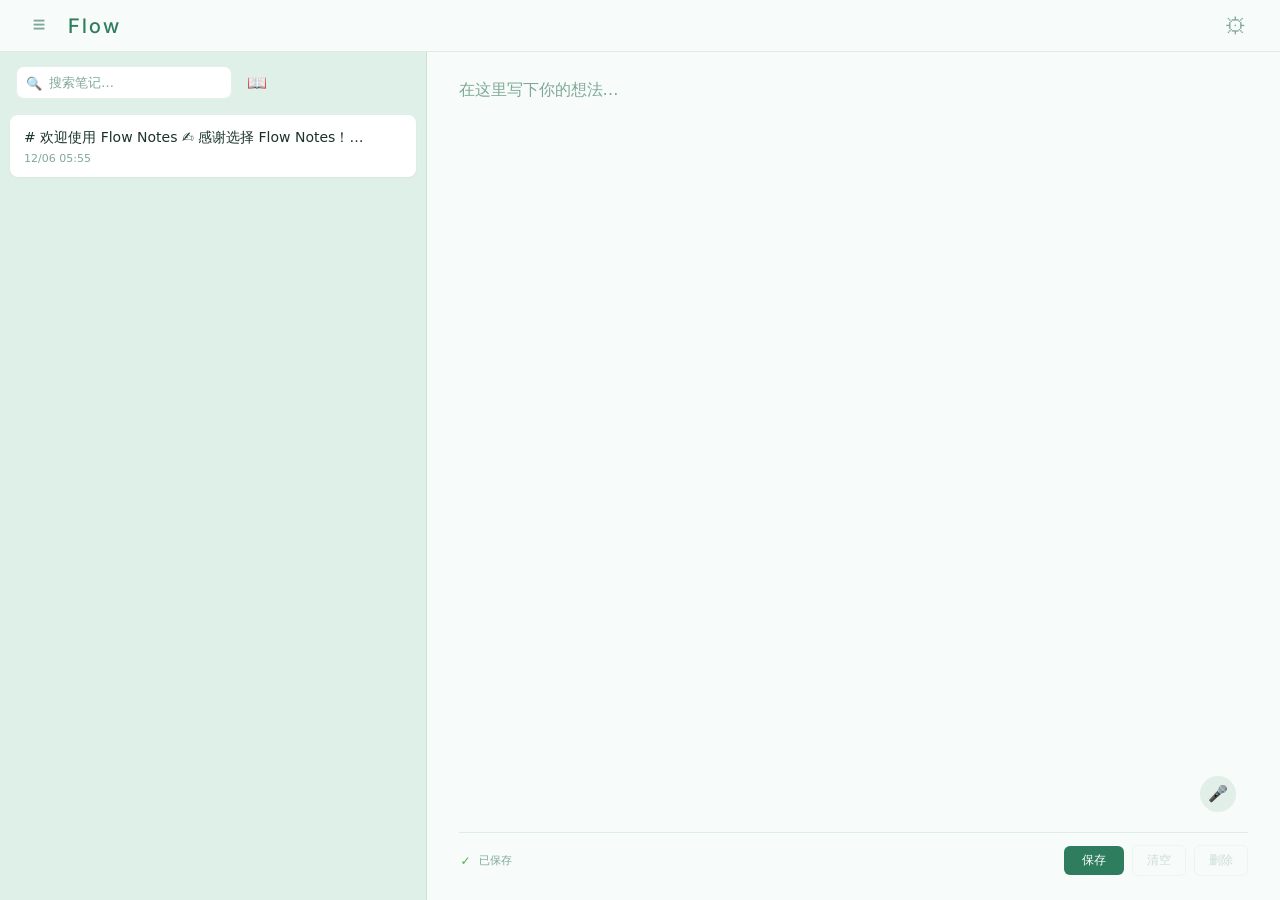
==== commit 3567c4b1: "feat: 改进UI交互体验 - 新增详细的使用说明笔记（中英文版本） - 改进删除按钮：改为...菜单+下拉菜单，防止误删除 - 修复展开状态误收缩问题：单击只展开，添加收缩按钮 - 更新.giti" ====
--- a/index.html
+++ b/index.html
@@ -4,338 +4,14 @@
   <meta charset="UTF-8">
   <meta name="viewport" content="width=device-width, initial-scale=1.0">
   <title>Flow</title>
+  <link rel="manifest" href="/manifest.json">
+  <meta name="apple-mobile-web-app-capable" content="yes">
+  <meta name="apple-mobile-web-app-status-bar-style" content="black-translucent">
+  <meta name="apple-mobile-web-app-title" content="Flow">
+  <link rel="apple-touch-icon" href="/icon-192.png">
+  <meta name="theme-color" content="#2E7D5E">
   <link href="https://fonts.googleapis.com/css2?family=Inter:wght@300;400;500&family=Poppins:wght@300;400;500&family=Lato:wght@300;400;700&family=Merriweather:wght@300;400&family=Source+Sans+3:wght@300;400;500&family=Nunito:wght@300;400;500&family=Playfair+Display:wght@400;500&display=swap" rel="stylesheet">
-  <style>
-    * { box-sizing: border-box; margin: 0; padding: 0; }
-
-    :root {
-      --bg-sidebar: #F2F6F5;
-      --bg-main: #FDFDFD;
-      --bg-card: #FFFFFF;
-      --bg-card-hover: #F7FAF9;
-      --accent: #5B7F7B;
-      --text: #2D3B39;
-      --text-muted: #9AA8A6;
-      --border: rgba(91,127,123,0.10);
-      --shadow: 0 1px 3px rgba(0,0,0,0.04);
-      --shadow-hover: 0 3px 10px rgba(0,0,0,0.07);
-      --font-size: 16px;
-      --font-family: system-ui, -apple-system, 'PingFang SC', 'Microsoft YaHei', sans-serif;
-      --sidebar-width: 33.33%;
-    }
-    /* 三套主题配色 */
-    body.theme-green { --bg-sidebar:#DFF0E8; --bg-main:#F7FBF9; --bg-card:#FFFFFF; --bg-card-hover:#EEF7F2; --accent:#2E7D5E; --text:#1A3329; --text-muted:#7FA898; --border:rgba(46,125,94,0.12); }
-    body.theme-warm  { --bg-sidebar:#FAE8D8; --bg-main:#FDF6EF; --bg-card:#FFFFFF; --bg-card-hover:#FDF0E4; --accent:#C0622F; --text:#3B1F0F; --text-muted:#B08060; --border:rgba(192,98,47,0.12); }
-    body.theme-night { --bg-sidebar:#252526; --bg-main:#1E1E1E; --bg-card:#2D2D2D; --bg-card-hover:#333333; --accent:#7A9E9F; --text:#D4D4D4; --text-muted:#6A6A6A; --border:rgba(255,255,255,0.06); }
-
-    /* 西文字体和中文字体统一由 JS rebuildFontFamily 控制，不再用 CSS class */
-
-    body {
-      font-family: var(--font-family); font-size: var(--font-size);
-      height: 100vh; display: flex; flex-direction: column;
-      background: var(--bg-main); color: var(--text);
-    }
-
-    /* ── Header ──────────────────────────────────────────────── */
-    header {
-      display: flex; align-items: center; justify-content: space-between;
-      padding: 0 24px; height: 52px; min-height: 52px;
-      background: var(--bg-main); border-bottom: 1px solid var(--border);
-    }
-    .logo {
-      font-family: 'Inter', sans-serif; font-weight: 500;
-      font-size: 20px; color: var(--accent); letter-spacing: 2px;
-      user-select: none;
-    }
-    .header-right { display: flex; align-items: center; gap: 12px; }
-
-    /* Font panel */
-    .font-btn {
-      font-size: 13px; font-weight: 500; color: var(--text-muted);
-      cursor: pointer; padding: 3px 8px; border-radius: 6px;
-      border: 1px solid transparent; transition: all 0.2s;
-      position: relative; user-select: none;
-    }
-    .font-btn:hover { border-color: var(--border); color: var(--text); }
-    .font-panel {
-      display: none; position: absolute; top: 48px; right: 24px;
-      background: var(--bg-card); border: 1px solid var(--border);
-      border-radius: 12px; padding: 14px 16px; z-index: 200;
-      box-shadow: 0 4px 20px rgba(0,0,0,0.08); min-width: 190px;
-    }
-    .font-panel.open { display: block; }
-    .font-panel-row { display: flex; gap: 6px; margin-bottom: 10px; flex-wrap: wrap; }
-    .fp-label { font-size: 11px; color: var(--text-muted); margin-bottom: 6px; }
-    .fp-chip {
-      padding: 3px 10px; border-radius: 20px; font-size: 12px;
-      border: 1px solid var(--border); cursor: pointer;
-      transition: all 0.15s; color: var(--text);
-    }
-    .fp-chip.active, .fp-chip:hover { background: var(--accent); color: #fff; border-color: var(--accent); }
-    .fp-size-row { display: flex; gap: 6px; }
-    .fp-size {
-      flex: 1; text-align: center; padding: 4px 0; border-radius: 8px;
-      font-size: 12px; border: 1px solid var(--border); cursor: pointer;
-      color: var(--text); transition: all 0.15s;
-    }
-    .fp-size.active, .fp-size:hover { background: var(--accent); color: #fff; border-color: var(--accent); }
-
-    /* Lang & Export */
-    .header-btn {
-      font-size: 12px; color: var(--text-muted); cursor: pointer;
-      padding: 3px 8px; border-radius: 6px; border: 1px solid transparent;
-      transition: all 0.2s; user-select: none; background: none;
-    }
-    .header-btn:hover { border-color: var(--border); color: var(--text); }
-
-    /* Theme dots */
-    .theme-switcher { display: flex; gap: 8px; align-items: center; }
-    .theme-dot {
-      width: 18px; height: 18px; border-radius: 50%; cursor: pointer;
-      border: 2px solid rgba(0,0,0,0.15); transition: border-color 0.2s, transform 0.2s, box-shadow 0.2s;
-    }
-    .theme-dot:hover, .theme-dot.active {
-      border-color: var(--text); transform: scale(1.15);
-      box-shadow: 0 0 0 2px rgba(0,0,0,0.06);
-    }
-    .theme-dot.t-green { background: #2E7D5E; }
-    .theme-dot.t-warm  { background: #C0622F; }
-    .theme-dot.t-night { background: #555555; }
-    .export-dropdown {
-      position: relative;
-    }
-    .export-menu {
-      display: none; position: absolute; top: 100%; right: 0; margin-top: 4px;
-      background: var(--bg-card); border: 1px solid var(--border);
-      border-radius: 10px; padding: 6px; z-index: 200; min-width: 170px;
-      box-shadow: 0 4px 16px rgba(0,0,0,0.08);
-    }
-    .export-menu.open { display: block; }
-    .export-menu-item {
-      display: block; width: 100%; text-align: left; padding: 8px 12px;
-      border: none; background: none; border-radius: 6px; cursor: pointer;
-      font-size: 13px; color: var(--text); transition: background 0.15s;
-      font-family: var(--font-family);
-    }
-    .export-menu-item:hover { background: var(--bg-card-hover); }
-    .export-menu-item + .export-menu-item { margin-top: 2px; }
-
-    /* ── Main Layout ─────────────────────────────────────────── */
-    main { flex: 1; display: flex; overflow: hidden; }
-
-    /* Sidebar */
-    .sidebar {
-      width: var(--sidebar-width); min-width: var(--sidebar-width);
-      background: var(--bg-sidebar); border-right: 1px solid var(--border);
-      display: flex; flex-direction: column; transition: width 0.3s, min-width 0.3s;
-    }
-    .sidebar.collapsed { width: 0; min-width: 0; overflow: hidden; }
-    .sidebar-header { padding: 14px 16px 10px; }
-    .search-input {
-      width: 100%; padding: 8px 12px 8px 32px; border-radius: 8px;
-      border: 1px solid var(--border); background: var(--bg-card);
-      font-size: 13px; color: var(--text); outline: none;
-      font-family: var(--font-family); transition: border-color 0.2s;
-    }
-    .search-input:focus { border-color: var(--accent); }
-    .search-input::placeholder { color: var(--text-muted); }
-    .search-wrap { position: relative; }
-    .search-icon {
-      position: absolute; left: 10px; top: 50%; transform: translateY(-50%);
-      font-size: 13px; color: var(--text-muted); pointer-events: none;
-    }
-
-    .notes-list {
-      flex: 1; overflow-y: auto; padding: 6px 10px 16px;
-      display: flex; flex-direction: column; gap: 4px;
-    }
-    .empty-hint {
-      color: var(--text-muted); font-size: 13px; text-align: center;
-      margin-top: 80px; line-height: 1.8;
-    }
-    .note-card {
-      background: var(--bg-card); border-radius: 8px; padding: 12px 14px;
-      box-shadow: var(--shadow); user-select: text; cursor: text;
-      transition: box-shadow 0.2s, background 0.15s;
-      position: relative;
-    }
-    .note-card:hover { box-shadow: var(--shadow-hover); background: var(--bg-card-hover); }
-    .note-card:hover .card-del { opacity: 1; }
-    .card-del {
-      position: absolute; top: 8px; right: 8px;
-      width: 22px; height: 22px; border-radius: 50%;
-      background: transparent; border: none; cursor: pointer;
-      display: flex; align-items: center; justify-content: center;
-      font-size: 14px; color: var(--text-muted); opacity: 0;
-      transition: opacity 0.15s, color 0.15s, background 0.15s;
-    }
-    .card-del:hover { color: #E57373; background: rgba(229,115,115,0.10); }
-    .note-card-preview {
-      font-size: 14px; color: var(--text); line-height: 1.5;
-      white-space: nowrap; overflow: hidden; text-overflow: ellipsis;
-      padding-right: 20px;
-      transition: all 0.2s;
-    }
-    .note-card.expanded .note-card-preview {
-      white-space: pre-wrap; word-break: break-word;
-      max-height: 60vh; overflow-y: auto;
-    }
-    .note-card-time { font-size: 11px; color: var(--text-muted); margin-top: 4px; }
-
-    /* ── Editor Pane ─────────────────────────────────────────── */
-    .editor-pane {
-      flex: 1; display: flex; flex-direction: column; padding: 24px 32px;
-      min-width: 0;
-    }
-    textarea {
-      flex: 1; background: transparent; border: none; outline: none;
-      resize: none; font-size: var(--font-size); line-height: 1.8;
-      color: var(--text); font-family: var(--font-family);
-    }
-    textarea::placeholder { color: var(--text-muted); }
-
-    .editor-footer {
-      display: flex; align-items: center; justify-content: space-between;
-      padding-top: 12px; border-top: 1px solid var(--border); margin-top: 8px;
-    }
-    .save-status {
-      display: flex; align-items: center; gap: 6px;
-      font-size: 12px; color: var(--text-muted); cursor: pointer;
-      user-select: none; padding: 2px 0;
-    }
-    .save-status-icon {
-      width: 14px; height: 14px; display: inline-flex;
-      align-items: center; justify-content: center; font-size: 12px;
-    }
-    .save-status-icon.saving { color: #aaa; }
-    .save-status-icon.saved  { color: #4CAF50; }
-    .save-status-icon.error  { color: #E57373; }
-    .save-status-text { font-size: 11px; }
-
-    .btn-row { display: flex; gap: 8px; align-items: center; }
-    .btn-action {
-      padding: 6px 14px; border: 1px solid var(--border); border-radius: 6px;
-      background: transparent; color: var(--text-muted); font-size: 12px;
-      cursor: pointer; transition: all 0.2s; font-family: var(--font-family);
-    }
-    .btn-action:hover { border-color: var(--text-muted); color: var(--text); }
-    .btn-action:disabled { opacity: 0.35; cursor: not-allowed; }
-    .btn-action:disabled:hover { border-color: var(--border); color: var(--text-muted); }
-    .btn-save {
-      padding: 6px 18px; background: var(--accent); color: #fff;
-      border: none; border-radius: 6px; font-size: 12px; cursor: pointer;
-      transition: opacity 0.2s, transform 0.1s; font-family: var(--font-family);
-    }
-    .btn-save:hover { opacity: 0.85; }
-    .btn-save:active { transform: scale(0.97); }
-
-    /* ── Confirm Dialog ──────────────────────────────────────── */
-    .confirm-overlay {
-      display: none; position: fixed; inset: 0; z-index: 500;
-      background: rgba(0,0,0,0.25); align-items: center; justify-content: center;
-    }
-    .confirm-overlay.open { display: flex; }
-    .confirm-dialog {
-      background: var(--bg-card); border-radius: 14px; padding: 28px 32px;
-      box-shadow: 0 12px 40px rgba(0,0,0,0.12); max-width: 360px; width: 90%;
-    }
-    .confirm-title {
-      font-size: 15px; font-weight: 500; color: var(--text); margin-bottom: 8px;
-    }
-    .confirm-msg {
-      font-size: 13px; color: var(--text-muted); line-height: 1.6; margin-bottom: 20px;
-    }
-    .confirm-actions { display: flex; gap: 10px; justify-content: flex-end; }
-    .confirm-btn {
-      padding: 7px 20px; border-radius: 8px; font-size: 13px;
-      cursor: pointer; border: 1px solid var(--border);
-      transition: all 0.15s; font-family: var(--font-family);
-    }
-    .confirm-dialog, .trash-dialog {
-      font-family: var(--font-family);
-    }
-    .confirm-btn-cancel {
-      background: transparent; color: var(--text-muted);
-    }
-    .confirm-btn-cancel:hover { color: var(--text); border-color: var(--text-muted); }
-    .confirm-btn-ok {
-      background: var(--accent); color: #fff; border-color: var(--accent);
-    }
-    .confirm-btn-ok:hover { opacity: 0.85; }
-
-    /* ── Trash (回收站) ─────────────────────────────────────── */
-    .trash-overlay {
-      display: none; position: fixed; inset: 0; z-index: 500;
-      background: rgba(0,0,0,0.25); align-items: center; justify-content: center;
-    }
-    .trash-overlay.open { display: flex; }
-    .trash-dialog {
-      background: var(--bg-card); border-radius: 14px; padding: 24px 28px;
-      box-shadow: 0 12px 40px rgba(0,0,0,0.12); max-width: 420px; width: 90%;
-      max-height: 70vh; display: flex; flex-direction: column;
-    }
-    .trash-header {
-      display: flex; align-items: center; justify-content: space-between;
-      margin-bottom: 16px;
-    }
-    .trash-title { font-size: 16px; font-weight: 500; color: var(--text); }
-    .trash-clear-btn {
-      font-size: 12px; color: var(--text-muted); cursor: pointer;
-      padding: 3px 10px; border-radius: 6px; border: 1px solid var(--border);
-      background: transparent; transition: all 0.15s; font-family: var(--font-family);
-    }
-    .trash-clear-btn:hover { border-color: #E57373; color: #E57373; }
-    .trash-list {
-      flex: 1; overflow-y: auto; display: flex; flex-direction: column; gap: 6px;
-      min-height: 60px;
-    }
-    .trash-item {
-      display: flex; align-items: center; justify-content: space-between;
-      background: var(--bg-main); border-radius: 8px; padding: 10px 12px;
-      border: 1px solid var(--border);
-    }
-    .trash-item-text {
-      font-size: 13px; color: var(--text); line-height: 1.4;
-      flex: 1; overflow: hidden; text-overflow: ellipsis; white-space: nowrap;
-      margin-right: 10px;
-    }
-    .trash-item-time { font-size: 11px; color: var(--text-muted); white-space: nowrap; margin-right: 10px; }
-    .trash-item-restore {
-      font-size: 12px; color: var(--accent); cursor: pointer;
-      padding: 2px 10px; border-radius: 4px; border: 1px solid var(--accent);
-      background: transparent; white-space: nowrap; transition: all 0.15s;
-      font-family: var(--font-family);
-    }
-    .trash-item-restore:hover { background: var(--accent); color: #fff; }
-    .trash-empty {
-      color: var(--text-muted); font-size: 13px; text-align: center;
-      padding: 20px 0;
-    }
-    .trash-close-row { margin-top: 16px; text-align: right; }
-    .trash-close-btn {
-      font-size: 13px; color: var(--text-muted); cursor: pointer;
-      padding: 5px 16px; border-radius: 6px; border: 1px solid var(--border);
-      background: transparent; transition: all 0.15s; font-family: var(--font-family);
-    }
-    .trash-close-btn:hover { border-color: var(--text-muted); color: var(--text); }
-
-    /* ── Toast ───────────────────────────────────────────────── */
-    .toast {
-      position: fixed; bottom: 28px; left: 50%;
-      transform: translateX(-50%) translateY(16px);
-      background: rgba(0,0,0,0.62); color: #fff;
-      padding: 8px 20px; border-radius: 20px; font-size: 13px;
-      opacity: 0; transition: opacity 0.25s, transform 0.25s;
-      pointer-events: none; z-index: 1000;
-    }
-    .toast.show { opacity: 1; transform: translateX(-50%) translateY(0); }
-
-    /* ── Responsive ──────────────────────────────────────────── */
-    @media (max-width: 640px) {
-      .sidebar { position: absolute; z-index: 100; height: calc(100vh - 52px); }
-      .sidebar.collapsed { width: 0; min-width: 0; }
-    }
-  </style>
+  <link rel="stylesheet" href="/css/style.css">
 </head>
 <body>
 
@@ -345,70 +21,97 @@
     <span class="logo">Flow</span>
   </div>
   <div class="header-right">
-    <span class="font-btn" id="fontBtn">Aa</span>
-    <span class="header-btn" id="themeBtn" title="切换主题">
-      <span id="themeDot" style="display:inline-block;width:12px;height:12px;border-radius:50%;background:#2E7D5E;vertical-align:middle"></span>
-    </span>
-    <span class="header-btn" id="langBtn">EN</span>
-    <div class="export-dropdown">
-      <button class="header-btn" id="exportBtn" data-i18n="exportMenu">导出 ▾</button>
-      <div class="export-menu" id="exportMenu">
-        <button class="export-menu-item" id="exportJson" data-i18n="exportJson">导出所有数据</button>
-        <button class="export-menu-item" id="exportTxt" data-i18n="exportTxt">导出为纯文本</button>
-        <label class="export-menu-item" data-i18n="importData" style="margin:0;cursor:pointer">
-          <span data-i18n="importData">导入数据</span>
-          <input type="file" id="importFile" accept=".json,.txt,.md,.markdown" style="display:none">
-        </label>
-      </div>
-    </div>
-    <span class="header-btn" id="trashBtn" title="回收站">🗑️</span>
-    <span class="header-btn" id="syncBtn" title="云同步">☁</span>
+    <button class="gear-btn" id="gearBtn" title="设置">⚙</button>
   </div>
 </header>
 
-<div class="font-panel" id="fontPanel">
-  <div class="fp-label" data-i18n="fontFamily">字体</div>
-  <div class="font-panel-row">
-    <span class="fp-chip active" data-font="system" data-i18n="fontSystem">系统</span>
-    <span class="fp-chip" data-font="inter">Inter</span>
-    <span class="fp-chip" data-font="poppins">Poppins</span>
-    <span class="fp-chip" data-font="lato">Lato</span>
-    <span class="fp-chip" data-font="merriweather">Merriweather</span>
-    <span class="fp-chip" data-font="sourcesans">Source Sans</span>
-    <span class="fp-chip" data-font="nunito">Nunito</span>
-    <span class="fp-chip" data-font="playfair">Playfair</span>
-  </div>
-  <div class="fp-label" data-i18n="fontChinese">中文字体</div>
-  <div class="font-panel-row">
-    <span class="fp-chip active" data-cjk="system" data-i18n="fontCjkSystem">系统</span>
-    <span class="fp-chip" data-cjk="notoSans">思源黑体</span>
-    <span class="fp-chip" data-cjk="notoSerif">思源宋体</span>
-    <span class="fp-chip" data-cjk="heiti">黑体</span>
-    <span class="fp-chip" data-cjk="songti">宋体</span>
-    <span class="fp-chip" data-cjk="kaiti">楷体</span>
-    <span class="fp-chip" data-cjk="fangsong">仿宋</span>
-  </div>
-  <div class="fp-label" data-i18n="fontSize">字号</div>
-  <div class="fp-size-row">
-    <span class="fp-size" data-size="14">小</span>
-    <span class="fp-size active" data-size="16">默认</span>
-    <span class="fp-size" data-size="18">大</span>
-  </div>
-</div>
-
-<div class="font-panel" id="syncPanel">
-  <div class="fp-label">☁ 坚果云同步</div>
-  <div style="display:flex;flex-direction:column;gap:6px;margin-bottom:10px">
-    <input id="syncUser" placeholder="账号（邮箱）" autocomplete="off"
-      style="padding:5px 10px;border-radius:8px;border:1px solid rgba(0,0,0,0.12);font-size:12px;outline:none;background:transparent;color:var(--text)">
-    <input id="syncPass" type="password" placeholder="应用密码"
-      style="padding:5px 10px;border-radius:8px;border:1px solid rgba(0,0,0,0.12);font-size:12px;outline:none;background:transparent;color:var(--text)">
-  </div>
-  <div class="font-panel-row">
-    <span class="fp-chip" id="btnUpload">↑ 上传到云端</span>
-    <span class="fp-chip" id="btnDownload">↓ 从云端下载</span>
-  </div>
-  <div id="syncStatus" style="font-size:11px;color:var(--text-muted);margin-top:8px;min-height:16px"></div>
+<!-- 设置面板（从右侧滑入） -->
+<div class="settings-overlay" id="settingsOverlay">
+  <div class="settings-panel">
+    <div class="settings-head">
+      <span class="settings-head-title" data-i18n="settings">设置</span>
+      <button class="settings-close" id="settingsClose">✕</button>
+    </div>
+
+    <!-- 外观 -->
+    <div class="settings-section">
+      <div class="settings-label" data-i18n="appearance">外观</div>
+      <div class="fp-label" data-i18n="fontFamily">西文字体</div>
+      <div class="font-panel-row">
+        <span class="fp-chip active" data-font="system" data-i18n="fontSystem">系统</span>
+        <span class="fp-chip" data-font="inter">Inter</span>
+        <span class="fp-chip" data-font="poppins">Poppins</span>
+        <span class="fp-chip" data-font="lato">Lato</span>
+        <span class="fp-chip" data-font="merriweather">Merriweather</span>
+        <span class="fp-chip" data-font="sourcesans">Source Sans</span>
+        <span class="fp-chip" data-font="nunito">Nunito</span>
+        <span class="fp-chip" data-font="playfair">Playfair</span>
+      </div>
+      <div class="fp-label" data-i18n="fontChinese">中文字体</div>
+      <div class="font-panel-row">
+        <span class="fp-chip active" data-cjk="system" data-i18n="fontCjkSystem">系统</span>
+        <span class="fp-chip" data-cjk="notoSans">思源黑体</span>
+        <span class="fp-chip" data-cjk="notoSerif">思源宋体</span>
+        <span class="fp-chip" data-cjk="heiti">黑体</span>
+        <span class="fp-chip" data-cjk="songti">宋体</span>
+        <span class="fp-chip" data-cjk="kaiti">楷体</span>
+        <span class="fp-chip" data-cjk="fangsong">仿宋</span>
+      </div>
+      <div class="fp-label" data-i18n="fontSize">字号</div>
+      <div class="fp-size-row">
+        <span class="fp-size" data-size="14">小</span>
+        <span class="fp-size active" data-size="16">默认</span>
+        <span class="fp-size" data-size="18">大</span>
+      </div>
+      <div class="settings-row">
+        <label data-i18n="theme">主题</label>
+        <div class="theme-switcher">
+          <div class="theme-dot t-green active" id="themeDotGreen"></div>
+          <div class="theme-dot t-warm" id="themeDotWarm"></div>
+          <div class="theme-dot t-night" id="themeDotNight"></div>
+        </div>
+      </div>
+      <div class="settings-row">
+        <label data-i18n="langLabel">语言</label>
+        <button class="settings-btn" id="langBtn">EN</button>
+      </div>
+    </div>
+
+    <!-- 云同步（支持任意 WebDAV 服务） -->
+    <div class="settings-section">
+      <div class="settings-label" data-i18n="syncTitle">☁ 云同步</div>
+      <div class="sync-inputs">
+        <input class="sync-input" id="syncServer" placeholder="WebDAV 服务器地址" autocomplete="off" data-i18n-ph="syncServer">
+        <input class="sync-input" id="syncUser" placeholder="账号（邮箱）" autocomplete="off" data-i18n-ph="syncUser">
+        <div class="password-wrapper">
+          <input class="sync-input" id="syncPass" type="password" placeholder="应用密码" autocomplete="current-password" data-i18n-ph="syncPass">
+          <button class="password-toggle" id="passwordToggle" type="button" title="显示密码" data-visible="false"></button>
+        </div>
+      </div>
+      <div class="settings-btns">
+        <button class="settings-btn" id="btnUpload" data-i18n="syncUpload">↑ 上传到云端</button>
+        <button class="settings-btn" id="btnDownload" data-i18n="syncDownload">↓ 从云端下载</button>
+      </div>
+      <div id="syncStatus" class="sync-status"></div>
+    </div>
+
+    <!-- 导出 / 导入 -->
+    <div class="settings-section">
+      <div class="settings-label" data-i18n="exportMenu">导出</div>
+      <button class="settings-btn" id="exportJsonBtn">JSON</button>
+      <button class="settings-btn" id="exportTxtBtn">TXT</button>
+      <div class="settings-inner-divider"></div>
+      <div class="settings-label" data-i18n="importData">导入</div>
+      <button class="settings-btn" id="importBtn">📂 JSON / TXT</button>
+      <input type="file" id="importFile" accept=".json,.txt" style="display:none">
+    </div>
+
+    <!-- 回收站 -->
+    <div class="settings-section">
+      <div class="settings-label" data-i18n="trashTitle">回收站</div>
+      <button class="settings-btn" id="settingsTrashBtn">🗑 <span data-i18n="langOpen">打开</span></button>
+    </div>
+  </div>
 </div>
 
 <main>
@@ -419,13 +122,17 @@
         <span class="search-icon">🔍</span>
         <input class="search-input" id="searchInput" placeholder="搜索笔记…" data-i18n-ph="search" autocomplete="off">
       </div>
+      <button class="sidebar-toggle-read" id="toggleReadingMode" title="阅读模式">📖</button>
     </div>
     <div class="notes-list" id="notesList"></div>
   </div>
 
   <!-- 右侧：主书写区 -->
   <div class="editor-pane" id="editorPane">
-    <textarea id="editor" placeholder="在这里写下你的想法…" data-i18n-ph="placeholder"></textarea>
+    <div class="editor-textarea-wrap">
+      <textarea id="editor" placeholder="在这里写下你的想法…" data-i18n-ph="placeholder"></textarea>
+      <button class="btn-mic" id="btnMic" title="语音输入">🎤</button>
+    </div>
     <div class="editor-footer">
       <div class="save-status" id="saveStatus" title="">
         <span class="save-status-icon saved" id="saveIcon">✓</span>
@@ -439,6 +146,26 @@
     </div>
   </div>
 </main>
+
+<!-- 手机底部导航 -->
+<div class="mobile-nav" id="mobileNav">
+  <button class="mobile-nav-btn" id="mnavNotes">
+    <span class="mnav-icon">📋</span> <span data-i18n="mnavNotes">历史</span>
+  </button>
+  <button class="mobile-nav-btn" id="mnavExport">
+    <span class="mnav-icon">📤</span> <span data-i18n="mnavExport">导出</span>
+  </button>
+  <button class="mnav-mic" id="mnavMic" title="语音输入">
+    <span>🎤</span>
+  </button>
+  <button class="mobile-nav-btn" id="mnavSync">
+    <span class="mnav-icon">☁️</span> <span data-i18n="mnavSync">同步</span>
+  </button>
+  <button class="mobile-nav-btn" id="mnavTrash">
+    <span class="mnav-icon">🗑️</span> <span data-i18n="mnavTrash">回收站</span>
+  </button>
+</div>
+<div class="sidebar-backdrop" id="sidebarBackdrop"></div>
 
 <!-- 确认弹窗 -->
 <div class="confirm-overlay" id="confirmOverlay">
@@ -466,802 +193,34 @@
   </div>
 </div>
 
+<!-- 冲突解决弹窗 -->
+<div class="conflict-overlay" id="conflictOverlay">
+  <div class="conflict-dialog">
+    <div class="conflict-title" id="conflictTitle">发现版本冲突</div>
+    <div class="conflict-msg" id="conflictMsg">检测到两处修改，请选择保留哪个版本</div>
+    <div class="conflict-versions">
+      <div class="conflict-version conflict-version-local">
+        <div class="conflict-version-header">
+          <span data-i18n="conflictKeepLocal">📱 保留本地版本</span>
+          <span class="conflict-time" id="conflictLocalTime"></span>
+        </div>
+        <div class="conflict-preview" id="conflictLocalPreview"></div>
+        <button class="conflict-btn" id="conflictLocalBtn" data-i18n="conflictKeepLocal">保留本地</button>
+      </div>
+      <div class="conflict-version conflict-version-cloud">
+        <div class="conflict-version-header">
+          <span data-i18n="conflictKeepCloud">☁️ 保留云端版本</span>
+          <span class="conflict-time" id="conflictCloudTime"></span>
+        </div>
+        <div class="conflict-preview" id="conflictCloudPreview"></div>
+        <button class="conflict-btn conflict-btn-primary" id="conflictCloudBtn" data-i18n="conflictKeepCloud">保留云端</button>
+      </div>
+    </div>
+  </div>
+</div>
+
 <div class="toast" id="toast"></div>
 
-<script>
-// ── i18n ──────────────────────────────────────────────────────────────────
-const I18N = {
-  zh: {
-    writing:'书写区', save:'保存', placeholder:'在这里写下你的想法…', fontFamily:'西文字体', fontChinese:'中文字体', fontSize:'字号',
-    fontSystem:'系统', fontCjkSystem:'系统', empty:'还没有笔记，开始书写吧 ✍️', search:'搜索笔记…',
-    imported:'已载入编辑', saved:'已保存', saving:'保存中…', saveFailed:'保存失败',
-    exportMenu:'导出 ▾', exportJson:'导出所有数据', exportTxt:'导出为纯文本', exportMd:'导出为 Markdown',
-    importData:'导入数据', exportDone:'已导出 JSON', exportTxtDone:'已导出文本', exportMdDone:'已导出 Markdown',
-    importDone:'导入成功', importErr:'导入失败，请检查文件格式（支持 .json / .txt / .md）',
-    clearTitle:'清空书写区', clearMsg:'确定清空？内容将丢失且不可恢复。',
-    deleteTitle:'删除笔记', deleteMsg:'删除后可在回收站中恢复。',
-    cancel:'取消', confirm:'确认',
-    clear:'清空', delete:'删除',
-    trashTitle:'回收站', trashEmpty:'回收站是空的', trashRestore:'恢复', trashClear:'清空回收站',
-    restoreDone:'已恢复', trashCleared:'回收站已清空', trashHint:'删除的笔记可在回收站中恢复',
-  },
-  en: {
-    writing:'Writing', save:'Save', placeholder:'Write your thoughts here…', fontFamily:'Font', fontChinese:'CJK Font', fontSize:'Size',
-    fontSystem:'System', fontCjkSystem:'System', empty:'No notes yet. Start writing!', search:'Search notes…',
-    imported:'Loaded', saved:'Saved', saving:'Saving…', saveFailed:'Save failed',
-    exportMenu:'Export ▾', exportJson:'Export all data', exportTxt:'Export as text', exportMd:'Export as Markdown',
-    importData:'Import data', exportDone:'JSON exported', exportTxtDone:'Text exported', exportMdDone:'Markdown exported',
-    importDone:'Import successful', importErr:'Import failed (supports .json / .txt / .md)',
-    clearTitle:'Clear editor', clearMsg:'Are you sure? Content will be lost and cannot be recovered.',
-    deleteTitle:'Delete note', deleteMsg:'Deleted notes can be restored from trash.',
-    cancel:'Cancel', confirm:'Confirm',
-    clear:'Clear', delete:'Delete',
-    trashTitle:'Trash', trashEmpty:'Trash is empty', trashRestore:'Restore', trashClear:'Empty trash',
-    restoreDone:'Restored', trashCleared:'Trash cleared', trashHint:'Deleted notes can be restored from trash',
-  }
-};
-let lang = localStorage.getItem('flow_lang') || 'zh';
-function t(k) { return (I18N[lang] || I18N.zh)[k] || k; }
-function applyI18n() {
-  document.querySelectorAll('[data-i18n]').forEach(el => {
-    el.textContent = t(el.dataset.i18n);
-  });
-  document.querySelectorAll('[data-i18n-ph]').forEach(el => {
-    el.placeholder = t(el.dataset.i18nPh);
-  });
-  document.getElementById('searchInput').placeholder = t('search');
-  document.getElementById('langBtn').textContent = lang === 'zh' ? 'EN' : '中';
-  document.getElementById('exportBtn').textContent = t('exportMenu');
-  const sizeLabels = lang === 'zh' ? ['小','默认','大'] : ['S','M','L'];
-  document.querySelectorAll('.fp-size').forEach((el, i) => el.textContent = sizeLabels[i]);
-}
-
-// ── UUID v4 ──────────────────────────────────────────────────────────────
-function uuid() {
-  return 'xxxxxxxx-xxxx-4xxx-yxxx-xxxxxxxxxxxx'.replace(/[xy]/g, c => {
-    const r = Math.random() * 16 | 0;
-    return (c === 'x' ? r : (r & 0x3 | 0x8)).toString(16);
-  });
-}
-
-// ── Storage（IndexedDB）───────────────────────────────────────────────────
-let db = null;
-const DB_NAME = 'FlowNotesDB';
-const STORE = 'notes';
-
-function openDB() {
-  return new Promise(resolve => {
-    try {
-      const req = indexedDB.open(DB_NAME, 1);
-      req.onupgradeneeded = e => {
-        const store = e.target.result.createObjectStore(STORE, { keyPath: 'id' });
-        store.createIndex('updatedAt', 'updatedAt', { unique: false });
-      };
-      req.onsuccess = e => { db = e.target.result; resolve(true); };
-      req.onerror = () => resolve(false);
-    } catch { resolve(false); }
-  });
-}
-function dbGetAll() {
-  return new Promise(resolve => {
-    const tx = db.transaction(STORE, 'readonly');
-    const store = tx.objectStore(STORE);
-    const idx = store.index('updatedAt');
-    const req = idx.openCursor(null, 'prev'); // 按 updatedAt 降序
-    const results = [];
-    req.onsuccess = e => {
-      const cursor = e.target.result;
-      if (cursor) { results.push(cursor.value); cursor.continue(); }
-      else resolve(results);
-    };
-    req.onerror = () => resolve([]);
-  });
-}
-function dbPut(note) {
-  return new Promise(resolve => {
-    db.transaction(STORE, 'readwrite').objectStore(STORE).put(note).onsuccess = () => resolve();
-  });
-}
-function dbDelete(id) {
-  return new Promise(resolve => {
-    db.transaction(STORE, 'readwrite').objectStore(STORE).delete(id).onsuccess = () => resolve();
-  });
-}
-function dbGetAllForMerge() {
-  return new Promise(resolve => {
-    db.transaction(STORE, 'readonly').objectStore(STORE).getAll().onsuccess = e => resolve(e.target.result || []);
-  });
-}
-
-// ── State ────────────────────────────────────────────────────────────────
-let notes = [];
-let trash = []; // 回收站（localStorage 持久化）
-let editingId = null;
-let saveDebounceTimer = null;
-let searchQuery = '';
-let isSwitchingNote = false;
-
-const editor       = document.getElementById('editor');
-const notesList    = document.getElementById('notesList');
-const sidebar      = document.getElementById('sidebar');
-const toastEl      = document.getElementById('toast');
-const btnSaveIcon  = document.getElementById('saveIcon');
-const btnSaveText  = document.getElementById('saveText');
-const saveStatus   = document.getElementById('saveStatus');
-const btnSave      = document.getElementById('btnSave');
-const btnClear     = document.getElementById('btnClear');
-const btnDelete    = document.getElementById('btnDelete');
-
-// ── Helpers ──────────────────────────────────────────────────────────────
-function fmt(ts) {
-  const d = ts != null ? new Date(ts) : new Date();
-  return d.toLocaleString(lang === 'zh' ? 'zh-CN' : 'en-US', {
-    month: '2-digit', day: '2-digit', hour: '2-digit', minute: '2-digit'
-  });
-}
-function esc(s) {
-  return s.replace(/&/g, '&amp;').replace(/</g, '&lt;').replace(/>/g, '&gt;');
-}
-function preview(text) {
-  const clean = text.replace(/^[\s\n\t]+|[\s\n\t]+$/g, '').replace(/[\n\t]+| {2,}/g, ' ');
-  if (!clean) return lang === 'zh' ? '空白笔记' : 'Blank note';
-  return clean.length > 15 ? clean.slice(0, 15) + '…' : clean;
-}
-function isBlank(text) {
-  return !text || text.replace(/[\s\n\r\t]/g, '').length === 0;
-}
-function setSaveStatus(state) {
-  // state: 'saved' | 'saving' | 'error'
-  btnSaveIcon.className = 'save-status-icon ' + state;
-  btnSaveIcon.textContent = state === 'saved' ? '✓' : state === 'saving' ? '○' : '⚠';
-  btnSaveText.textContent = t(state === 'saved' ? 'saved' : state === 'saving' ? 'saving' : 'saveFailed');
-  saveStatus.title = state === 'saved' ? (lang === 'zh' ? '点击立即保存' : 'Click to save now') : '';
-}
-
-let toastTimer;
-function showToast(msg) {
-  toastEl.textContent = msg;
-  toastEl.classList.add('show');
-  clearTimeout(toastTimer);
-  toastTimer = setTimeout(() => toastEl.classList.remove('show'), 1800);
-}
-
-// ── Confirm Dialog ───────────────────────────────────────────────────────
-function showConfirm(title, msg) {
-  return new Promise(resolve => {
-    const overlay = document.getElementById('confirmOverlay');
-    document.getElementById('confirmTitle').textContent = title;
-    document.getElementById('confirmMsg').textContent = msg;
-    document.getElementById('confirmCancel').textContent = t('cancel');
-    document.getElementById('confirmOk').textContent = t('confirm');
-    overlay.classList.add('open');
-
-    function cleanup() {
-      overlay.classList.remove('open');
-      okBtn.removeEventListener('click', onOk);
-      cancelBtn.removeEventListener('click', onCancel);
-      overlay.removeEventListener('click', onBg);
-    }
-    function onOk() { cleanup(); resolve(true); }
-    function onCancel() { cleanup(); resolve(false); }
-    function onBg(e) { if (e.target === overlay) { cleanup(); resolve(false); } }
-
-    const okBtn = document.getElementById('confirmOk');
-    const cancelBtn = document.getElementById('confirmCancel');
-    okBtn.addEventListener('click', onOk);
-    cancelBtn.addEventListener('click', onCancel);
-    overlay.addEventListener('click', onBg);
-  });
-}
-
-// ── Render ───────────────────────────────────────────────────────────────
-function render() {
-  notesList.innerHTML = '';
-  const filtered = searchQuery
-    ? notes.filter(n => n.content.toLowerCase().includes(searchQuery.toLowerCase()))
-    : notes;
-
-  if (!filtered.length) {
-    notesList.innerHTML = `<p class="empty-hint">${t('empty')}</p>`;
-    return;
-  }
-
-  filtered.forEach(n => {
-    const card = document.createElement('div');
-    card.className = 'note-card';
-    card.innerHTML = `
-      <button class="card-del" data-id="${n.id}" title="${t('delete')}">×</button>
-      <div class="note-card-preview">${esc(n.content)}</div>
-      <div class="note-card-time">${fmt(n.updatedAt)}</div>`;
-
-    // 删除按钮（阻止冒泡，不影响单击/双击）
-    card.querySelector('.card-del').addEventListener('click', async e => {
-      e.stopPropagation();
-      const ok = await showConfirm(t('deleteTitle'), t('deleteMsg'));
-      if (!ok) return;
-      moveToTrash(n);
-    });
-
-    // 单击展开/收起全文，双击进入编辑（用延迟区分）
-    let clickTimer = null;
-    card.addEventListener('click', e => {
-      if (e.target.closest('.card-del')) return;
-      if (clickTimer) { clearTimeout(clickTimer); clickTimer = null; return; } // 第二次点击，留给 dblclick
-      clickTimer = setTimeout(() => {
-        clickTimer = null;
-        // 单击：切换展开/收起
-        card.classList.toggle('expanded');
-      }, 250);
-    });
-
-    card.addEventListener('dblclick', e => {
-      if (e.target.closest('.card-del')) return;
-      if (clickTimer) { clearTimeout(clickTimer); clickTimer = null; }
-      const sel = window.getSelection().toString();
-      if (sel.length > 20) return; // 拖选了大段文字，视为复制意图
-      window.getSelection().removeAllRanges();
-      loadNoteIntoEditor(n);
-    });
-
-    notesList.appendChild(card);
-  });
-
-  // 更新删除按钮状态
-  btnDelete.disabled = !editingId;
-  // 更新清空按钮状态
-  btnClear.disabled = isBlank(editor.value);
-}
-
-// ── 智能保存置顶（双击/流转前调用）────────────────────────────────────────
-async function flushCurrentEditor() {
-  const text = editor.value;
-  if (isBlank(text)) return; // 空内容直接丢弃
-
-  const now = Date.now();
-  if (editingId) {
-    // 正在编辑已有笔记：仅当内容有变化时更新它
-    const idx = notes.findIndex(n => n.id === editingId);
-    if (idx !== -1 && notes[idx].content !== text) {
-      notes[idx].content = text;
-      notes[idx].updatedAt = now;
-      await dbPut(notes[idx]);
-      notes.sort((a, b) => b.updatedAt - a.updatedAt);
-    }
-  } else {
-    // 书写区有内容但不是已有笔记 → 作为新笔记入库
-    const note = { id: uuid(), content: text, createdAt: now, updatedAt: now };
-    notes.unshift(note);
-    await dbPut(note);
-    notes.sort((a, b) => b.updatedAt - a.updatedAt);
-  }
-}
-
-async function loadNoteIntoEditor(note) {
-  // 标记正在切换笔记，阻止 blur 事件触发 autoSave
-  isSwitchingNote = true;
-
-  // 取消防抖计时器，先同步保存当前内容
-  clearTimeout(saveDebounceTimer);
-  saveDebounceTimer = null;
-  localStorage.removeItem('flow_draft');
-  await flushCurrentEditor();
-
-  // 载入目标笔记
-  editor.value = note.content;
-  editingId = note.id;
-  setSaveStatus('saved');
-  render();
-  editor.focus();
-  showToast(t('imported'));
-
-  // 延迟重置标志，确保 blur 事件不会误触发
-  requestAnimationFrame(() => { isSwitchingNote = false; });
-}
-
-// ── Auto-save（离开焦点 1.5s 防抖）───────────────────────────────────────
-editor.addEventListener('input', () => {
-  clearTimeout(saveDebounceTimer);
-  setSaveStatus('saving');
-  saveDebounceTimer = setTimeout(() => autoSave(), 1500);
-  btnClear.disabled = isBlank(editor.value);
-});
-
-editor.addEventListener('blur', () => {
-  // 如果正在切换笔记（loadNoteIntoEditor 中），跳过 blur 的 autoSave
-  if (isSwitchingNote) return;
-  if (saveDebounceTimer) {
-    clearTimeout(saveDebounceTimer);
-    saveDebounceTimer = null;
-    autoSave();
-  }
-});
-
-// ── 无感自动保存（编辑已有笔记时静默更新；新笔记只缓存草稿）───────────────
-async function autoSave() {
-  const text = editor.value;
-  if (isBlank(text)) { setSaveStatus('saved'); return; }
-
-  setSaveStatus('saving');
-  try {
-    if (editingId) {
-      // 编辑已有笔记：静默更新到 IndexedDB
-      const now = Date.now();
-      const idx = notes.findIndex(n => n.id === editingId);
-      if (idx !== -1) {
-        notes[idx].content = text;
-        notes[idx].updatedAt = now;
-        await dbPut(notes[idx]);
-        notes.sort((a, b) => b.updatedAt - a.updatedAt);
-        render();
-      }
-    } else {
-      // 新笔记：只缓存草稿到 localStorage，不写入 IndexedDB，不显示到列表
-      localStorage.setItem('flow_draft', JSON.stringify({ text }));
-    }
-    setSaveStatus('saved');
-  } catch {
-    setSaveStatus('error');
-  }
-}
-
-// ── 保存按钮 = 最终提交（入库 + 置顶 + 清空书写区）────────────────────────
-async function submitNote() {
-  const text = editor.value;
-  if (isBlank(text)) return;
-
-  clearTimeout(saveDebounceTimer);
-  saveDebounceTimer = null;
-  localStorage.removeItem('flow_draft');
-  setSaveStatus('saving');
-  try {
-    const now = Date.now();
-    if (editingId) {
-      const idx = notes.findIndex(n => n.id === editingId);
-      if (idx !== -1) {
-        notes[idx].content = text;
-        notes[idx].updatedAt = now;
-        await dbPut(notes[idx]);
-      }
-    } else {
-      const note = { id: uuid(), content: text, createdAt: now, updatedAt: now };
-      notes.unshift(note);
-      await dbPut(note);
-    }
-    notes.sort((a, b) => b.updatedAt - a.updatedAt);
-    editor.value = '';
-    editingId = null;
-    btnClear.disabled = true;
-    btnDelete.disabled = true;
-    render();
-    setSaveStatus('saved');
-  } catch {
-    setSaveStatus('error');
-  }
-}
-
-// 手动保存（点击状态图标）
-saveStatus.addEventListener('click', async () => {
-  if (saveDebounceTimer) {
-    clearTimeout(saveDebounceTimer);
-    saveDebounceTimer = null;
-  }
-  await autoSave();
-});
-
-// ── Save button → 提交 ────────────────────────────────────────────────────
-btnSave.addEventListener('click', submitNote);
-
-// ── Clear & Delete ───────────────────────────────────────────────────────
-btnClear.addEventListener('click', async () => {
-  if (isBlank(editor.value)) return;
-  const ok = await showConfirm(t('clearTitle'), t('clearMsg'));
-  if (!ok) return;
-  clearTimeout(saveDebounceTimer);
-  saveDebounceTimer = null;
-  editor.value = '';
-  editingId = null;
-  setSaveStatus('saved');
-  btnClear.disabled = true;
-  render();
-});
-
-btnDelete.addEventListener('click', async () => {
-  if (!editingId) return;
-  const ok = await showConfirm(t('deleteTitle'), t('deleteMsg'));
-  if (!ok) return;
-  clearTimeout(saveDebounceTimer);
-  saveDebounceTimer = null;
-  const note = notes.find(n => n.id === editingId);
-  if (note) moveToTrash(note);
-  editor.value = '';
-  editingId = null;
-  setSaveStatus('saved');
-  btnClear.disabled = true;
-});
-
-// ── 回收站 ──────────────────────────────────────────────────────────────
-function loadTrash() {
-  try { trash = JSON.parse(localStorage.getItem('flow_trash') || '[]'); } catch { trash = []; }
-}
-function saveTrash() {
-  localStorage.setItem('flow_trash', JSON.stringify(trash));
-}
-
-async function moveToTrash(note) {
-  // 从笔记列表和 IndexedDB 中移除
-  await dbDelete(note.id);
-  notes = notes.filter(n => n.id !== note.id);
-  // 加入回收站
-  trash.unshift({ ...note, deletedAt: Date.now() });
-  saveTrash();
-  if (editingId === note.id) {
-    editingId = null;
-    editor.value = '';
-    btnClear.disabled = true;
-  }
-  render();
-}
-
-async function restoreFromTrash(index) {
-  const item = trash[index];
-  if (!item) return;
-  const restored = { id: item.id, content: item.content, createdAt: item.createdAt, updatedAt: Date.now() };
-  notes.unshift(restored);
-  await dbPut(restored);
-  notes.sort((a, b) => b.updatedAt - a.updatedAt);
-  trash.splice(index, 1);
-  saveTrash();
-  render();
-  renderTrash();
-  showToast(t('restoreDone'));
-}
-
-function renderTrash() {
-  const trashList = document.getElementById('trashList');
-  if (!trash.length) {
-    trashList.innerHTML = `<p class="trash-empty">${t('trashEmpty')}</p>`;
-    return;
-  }
-  trashList.innerHTML = '';
-  trash.forEach((item, i) => {
-    const el = document.createElement('div');
-    el.className = 'trash-item';
-    el.innerHTML = `
-      <span class="trash-item-text">${esc(preview(item.content))}</span>
-      <span class="trash-item-time">${fmt(item.deletedAt)}</span>
-      <button class="trash-item-restore" data-idx="${i}">${t('trashRestore')}</button>`;
-    el.querySelector('.trash-item-restore').addEventListener('click', () => restoreFromTrash(i));
-    trashList.appendChild(el);
-  });
-}
-
-document.getElementById('trashBtn').addEventListener('click', () => {
-  renderTrash();
-  document.getElementById('trashOverlay').classList.add('open');
-});
-document.getElementById('trashCloseBtn').addEventListener('click', () => {
-  document.getElementById('trashOverlay').classList.remove('open');
-});
-document.getElementById('trashOverlay').addEventListener('click', e => {
-  if (e.target.id === 'trashOverlay') document.getElementById('trashOverlay').classList.remove('open');
-});
-document.getElementById('trashClearBtn').addEventListener('click', async () => {
-  if (!trash.length) return;
-  const ok = await showConfirm(t('trashClear'), t('trashTitle'));
-  if (!ok) return;
-  trash = [];
-  saveTrash();
-  renderTrash();
-  showToast(t('trashCleared'));
-});
-
-// ── Search ───────────────────────────────────────────────────────────────
-document.getElementById('searchInput').addEventListener('input', e => {
-  searchQuery = e.target.value.trim();
-  render();
-});
-
-// ── Sidebar Toggle ───────────────────────────────────────────────────────
-document.getElementById('toggleSidebar').addEventListener('click', () => {
-  sidebar.classList.toggle('collapsed');
-});
-
-// ── Export / Import ──────────────────────────────────────────────────────
-document.getElementById('exportBtn').addEventListener('click', e => {
-  e.stopPropagation();
-  document.getElementById('exportMenu').classList.toggle('open');
-});
-document.addEventListener('click', e => {
-  if (!e.target.closest('.export-dropdown')) {
-    document.getElementById('exportMenu').classList.remove('open');
-  }
-});
-
-document.getElementById('exportJson').addEventListener('click', () => {
-  const blob = new Blob([JSON.stringify(notes, null, 2)], { type: 'application/json' });
-  const a = document.createElement('a');
-  a.href = URL.createObjectURL(blob);
-  a.download = `flow_backup_${new Date().toISOString().slice(0, 10)}.json`;
-  a.click();
-  URL.revokeObjectURL(a.href);
-  document.getElementById('exportMenu').classList.remove('open');
-  showToast(t('exportDone'));
-});
-
-document.getElementById('exportTxt').addEventListener('click', () => {
-  const text = notes.map((n, i) => `---\n[${i + 1}] ${fmt(n.updatedAt)}\n${n.content}`).join('\n\n');
-  const blob = new Blob([text], { type: 'text/plain;charset=utf-8' });
-  const a = document.createElement('a');
-  a.href = URL.createObjectURL(blob);
-  a.download = `flow_notes_${new Date().toISOString().slice(0, 10)}.txt`;
-  a.click();
-  URL.revokeObjectURL(a.href);
-  document.getElementById('exportMenu').classList.remove('open');
-  showToast(t('exportTxtDone'));
-});
-
-document.getElementById('importFile').addEventListener('change', async e => {
-  const file = e.target.files[0];
-  if (!file) return;
-  try {
-    const raw = await file.text();
-    const fileName = file.name.toLowerCase();
-    let imported = [];
-
-    if (fileName.endsWith('.json')) {
-      // JSON 备份文件：合并导入
-      const data = JSON.parse(raw);
-      if (!Array.isArray(data)) throw new Error('invalid');
-      const localMap = new Map(notes.map(n => [n.id, n]));
-      for (const item of data) {
-        if (!item.id || !item.content) continue;
-        const existing = localMap.get(item.id);
-        if (existing) {
-          if ((item.updatedAt || 0) > existing.updatedAt) {
-            localMap.set(item.id, item);
-          }
-        } else {
-          localMap.set(item.id, item);
-        }
-      }
-      notes = Array.from(localMap.values());
-      const tx = db.transaction(STORE, 'readwrite');
-      const store = tx.objectStore(STORE);
-      store.clear();
-      for (const n of notes) store.put(n);
-      await new Promise(r => tx.oncomplete = r);
-    } else if (fileName.endsWith('.txt') || fileName.endsWith('.md') || fileName.endsWith('.markdown')) {
-      // TXT / Markdown 文件：按 --- 分隔，每段作为一条新笔记
-      const now = Date.now();
-      const blocks = raw.split(/\n---\n/).map(b => b.trim()).filter(b => b.length > 0);
-      if (blocks.length === 0) throw new Error('empty');
-      for (const block of blocks) {
-        // 清理 Markdown 标题和引用行，只保留正文
-        const content = block
-          .replace(/^## .+\n?/gm, '')
-          .replace(/^> .+\n?/gm, '')
-          .trim();
-        const note = { id: uuid(), content: content, createdAt: now, updatedAt: now };
-        imported.push(note);
-        await dbPut(note);
-        notes.push(note);
-      }
-      notes.sort((a, b) => b.updatedAt - a.updatedAt);
-    } else {
-      throw new Error('unsupported');
-    }
-
-    notes.sort((a, b) => b.updatedAt - a.updatedAt);
-    render();
-    showToast(t('importDone'));
-  } catch {
-    showToast(t('importErr'));
-  }
-  e.target.value = '';
-  document.getElementById('exportMenu').classList.remove('open');
-});
-
-// ── Font panel ───────────────────────────────────────────────────────────
-const fontPanel = document.getElementById('fontPanel');
-document.getElementById('fontBtn').addEventListener('click', e => {
-  e.stopPropagation();
-  fontPanel.classList.toggle('open');
-});
-document.addEventListener('click', e => {
-  if (!fontPanel.contains(e.target)) fontPanel.classList.remove('open');
-});
-
-const CJK_FONTS = {
-  system: "'Microsoft YaHei', 'SimSun', sans-serif",
-  heiti: "'SimHei', '黑体', sans-serif",
-  songti: "'SimSun', '宋体', serif",
-  fangsong: "'FangSong', '仿宋', serif",
-  kaiti: "'KaiTi', '楷体', 'STKaiti', serif",
-  notoSans: "'Noto Sans SC', sans-serif",
-  notoSerif: "'Noto Serif SC', serif",
-};
-
-let currentCJK = localStorage.getItem('flow_cjk') || 'system';
-
-function applyFont(f) {
-  document.querySelectorAll('[data-font]').forEach(c => c.classList.toggle('active', c.dataset.font === f));
-  localStorage.setItem('flow_font', f);
-  rebuildFontFamily(f, currentCJK);
-}
-
-function applyCJK(cjk) {
-  currentCJK = cjk;
-  const f = localStorage.getItem('flow_font') || 'system';
-  document.querySelectorAll('[data-cjk]').forEach(c => c.classList.toggle('active', c.dataset.cjk === cjk));
-  localStorage.setItem('flow_cjk', cjk);
-  rebuildFontFamily(f, cjk);
-}
-
-function rebuildFontFamily(latin, cjk) {
-  const latinMap = {
-    system: "system-ui, -apple-system",
-    inter: "'Inter'",
-    poppins: "'Poppins'",
-    lato: "'Lato'",
-    merriweather: "'Merriweather'",
-    sourcesans: "'Source Sans 3'",
-    nunito: "'Nunito'",
-    playfair: "'Playfair Display'",
-  };
-  const latinPart = latinMap[latin] || "system-ui, -apple-system";
-  const cjkPart = CJK_FONTS[cjk] || CJK_FONTS.system;
-  const full = `${latinPart}, ${cjkPart}, sans-serif`;
-  // 同时设置 CSS 变量和 body 内联样式，确保一定生效
-  document.documentElement.style.setProperty('--font-family', full);
-  document.body.style.fontFamily = full;
-  document.getElementById('editor').style.fontFamily = full;
-  // 更新所有笔记卡片和输入框
-  document.querySelectorAll('.note-card-preview, .search-input').forEach(el => el.style.fontFamily = full);
-}
-
-function applySize(s) {
-  document.documentElement.style.setProperty('--font-size', s + 'px');
-  document.querySelectorAll('.fp-size').forEach(c => c.classList.toggle('active', c.dataset.size === String(s)));
-  localStorage.setItem('flow_size', s);
-}
-
-document.querySelectorAll('[data-font]').forEach(c => c.addEventListener('click', () => applyFont(c.dataset.font)));
-document.querySelectorAll('[data-cjk]').forEach(c => c.addEventListener('click', () => applyCJK(c.dataset.cjk)));
-document.querySelectorAll('.fp-size').forEach(c => c.addEventListener('click', () => applySize(c.dataset.size)));
-
-// ── 字体缓存清理（v2）：一次性强制清除所有旧缓存 ──
-if (localStorage.getItem('flow_fontcache_v2') !== 'cleaned') {
-  localStorage.removeItem('flow_font');
-  localStorage.removeItem('flow_cjk');
-  localStorage.removeItem('flow_size');
-  localStorage.setItem('flow_fontcache_v2', 'cleaned');
-}
-
-applyFont(localStorage.getItem('flow_font') || 'system');
-applyCJK(localStorage.getItem('flow_cjk') || 'system');
-applySize(parseInt(localStorage.getItem('flow_size')) || 16);
-
-// ── Theme ─────────────────────────────────────────────────────────────────
-const themeOrder = ['green', 'warm', 'night'];
-const themeClass = { green: 'theme-green', warm: 'theme-warm', night: 'theme-night' };
-const themeDotColor = { green: '#2E7D5E', warm: '#C0622F', night: '#555555' };
-
-function applyTheme(t) {
-  const cls = themeClass[t] || 'theme-green';
-  const fontCls = [...document.body.classList].filter(c => c.startsWith('font-'));
-  document.body.className = [cls, ...fontCls].filter(Boolean).join(' ');
-  document.getElementById('themeDot').style.background = themeDotColor[t];
-  localStorage.setItem('flow_theme', t);
-}
-
-applyTheme(localStorage.getItem('flow_theme') || 'green');
-
-document.getElementById('themeBtn').addEventListener('click', () => {
-  const cur = localStorage.getItem('flow_theme') || 'green';
-  const next = themeOrder[(themeOrder.indexOf(cur) + 1) % themeOrder.length];
-  applyTheme(next);
-});
-
-
-// ── Cloud Sync (坚果云 WebDAV) ────────────────────────────────────────────
-const PROXY = 'http://localhost:19527';
-const DAV_PATH = '/dav/flow-notes/data.json';
-
-const syncPanel  = document.getElementById('syncPanel');
-const syncStatus = document.getElementById('syncStatus');
-const syncUserEl = document.getElementById('syncUser');
-const syncPassEl = document.getElementById('syncPass');
-
-// 恢复保存的账号（密码不持久化）
-syncUserEl.value = localStorage.getItem('sync_user') || '';
-
-document.getElementById('syncBtn').addEventListener('click', e => {
-  e.stopPropagation();
-  syncPanel.classList.toggle('open');
-  document.getElementById('fontPanel').classList.remove('open');
-});
-document.addEventListener('click', e => {
-  if (!syncPanel.contains(e.target) && e.target.id !== 'syncBtn')
-    syncPanel.classList.remove('open');
-});
-
-function syncAuth() {
-  const u = syncUserEl.value.trim();
-  const p = syncPassEl.value.trim();
-  if (!u || !p) { syncStatus.textContent = '请填写账号和应用密码'; return null; }
-  localStorage.setItem('sync_user', u);
-  return 'Basic ' + btoa(u + ':' + p);
-}
-
-document.getElementById('btnUpload').addEventListener('click', async () => {
-  const auth = syncAuth(); if (!auth) return;
-  syncStatus.textContent = '上传中…';
-  try {
-    // 确保目录存在
-    await fetch(PROXY + '/dav/flow-notes/', { method: 'MKCOL', headers: { Authorization: auth } });
-    const body = JSON.stringify(notes);
-    const r = await fetch(PROXY + DAV_PATH, {
-      method: 'PUT', headers: { Authorization: auth, 'Content-Type': 'application/json' },
-      body
-    });
-    syncStatus.textContent = r.ok ? `✓ 上传成功（${notes.length} 条）` : `✗ 失败 ${r.status}`;
-  } catch { syncStatus.textContent = '✗ 无法连接代理，请先运行 node proxy.js'; }
-});
-
-document.getElementById('btnDownload').addEventListener('click', async () => {
-  const auth = syncAuth(); if (!auth) return;
-  syncStatus.textContent = '下载中…';
-  try {
-    const r = await fetch(PROXY + DAV_PATH, { headers: { Authorization: auth } });
-    if (!r.ok) { syncStatus.textContent = `✗ 失败 ${r.status}（云端可能还没有数据）`; return; }
-    const data = await r.json();
-    if (!Array.isArray(data)) throw new Error();
-    await dbClear();
-    notes = data;
-    for (const n of notes) await dbPut(n);
-    sortNotes(); render();
-    syncStatus.textContent = `✓ 下载成功（${notes.length} 条）`;
-  } catch (e) {
-    syncStatus.textContent = e.message?.includes('fetch') ? '✗ 无法连接代理，请先运行 node proxy.js' : '✗ 数据格式错误';
-  }
-});
-
-// ── Lang ─────────────────────────────────────────────────────────────────
-document.getElementById('langBtn').addEventListener('click', () => {
-  lang = lang === 'zh' ? 'en' : 'zh';
-  localStorage.setItem('flow_lang', lang);
-  applyI18n();
-  render();
-});
-
-// ── Keyboard shortcuts (macOS: Cmd, Windows: Ctrl) ──────────────────────
-const mod = navigator.platform.includes('Mac') ? 'metaKey' : 'ctrlKey';
-document.addEventListener('keydown', e => {
-  if (e[mod] && e.key === 's') {
-    e.preventDefault();
-    submitNote();
-  }
-});
-
-// ── Init ─────────────────────────────────────────────────────────────────
-openDB().then(async (ok) => {
-  loadTrash();
-  if (ok) {
-    notes = await dbGetAll();
-  }
-  notes.sort((a, b) => b.updatedAt - a.updatedAt);
-
-  // 恢复未提交的草稿
-  const draft = JSON.parse(localStorage.getItem('flow_draft') || 'null');
-  if (draft?.text) {
-    editor.value = draft.text;
-    btnClear.disabled = false;
-    setSaveStatus('saved');
-  }
-
-  applyI18n();
-  render();
-});
-</script>
+<script src="/js/app.js"></script>
 </body>
 </html>
--- a/css/style.css
+++ b/css/style.css
@@ -0,0 +1,1416 @@
+* { box-sizing: border-box; margin: 0; padding: 0; }
+
+:root {
+  --bg-sidebar: #F2F6F5;
+  --bg-main: #FDFDFD;
+  --bg-card: #FFFFFF;
+  --bg-card-hover: #F7FAF9;
+  --accent: #5B7F7B;
+  --accent-rgb: 91,127,123;
+  --text: #2D3B39;
+  --text-muted: #9AA8A6;
+  --border: rgba(91,127,123,0.10);
+  --shadow: 0 1px 3px rgba(0,0,0,0.04);
+  --shadow-hover: 0 3px 10px rgba(0,0,0,0.07);
+  --font-size: 16px;
+  --font-family: system-ui, -apple-system, 'PingFang SC', 'Microsoft YaHei', sans-serif;
+  --sidebar-width: 33.33%;
+}
+
+/* 三套主题配色 */
+body.theme-green { --bg-sidebar:#DFF0E8; --bg-main:#F7FBF9; --bg-card:#FFFFFF; --bg-card-hover:#EEF7F2; --accent:#2E7D5E; --accent-rgb:46,125,94; --text:#1A3329; --text-muted:#7FA898; --border:rgba(46,125,94,0.12); }
+body.theme-warm  { --bg-sidebar:#FAE8D8; --bg-main:#FDF6EF; --bg-card:#FFFFFF; --bg-card-hover:#FDF0E4; --accent:#C0622F; --accent-rgb:192,98,47; --text:#3B1F0F; --text-muted:#B08060; --border:rgba(192,98,47,0.12); }
+body.theme-night { --bg-sidebar:#252526; --bg-main:#1E1E1E; --bg-card:#2D2D2D; --bg-card-hover:#333333; --accent:#7A9E9F; --accent-rgb:122,158,159; --text:#D4D4D4; --text-muted:#6A6A6A; --border:rgba(255,255,255,0.06); }
+
+/* 西文字体和中文字体统一由 JS rebuildFontFamily 控制 */
+
+body {
+  font-family: var(--font-family);
+  font-size: var(--font-size);
+  height: 100vh;
+  display: flex;
+  flex-direction: column;
+  background: var(--bg-main);
+  color: var(--text);
+}
+
+/* ── Header ──────────────────────────────────────────────── */
+header {
+  display: flex;
+  align-items: center;
+  justify-content: space-between;
+  padding: 0 24px;
+  height: 52px;
+  min-height: 52px;
+  background: var(--bg-main);
+  border-bottom: 1px solid var(--border);
+}
+
+.logo {
+  font-family: 'Inter', sans-serif;
+  font-weight: 500;
+  font-size: 20px;
+  color: var(--accent);
+  letter-spacing: 2px;
+  user-select: none;
+}
+
+.header-right {
+  display: flex;
+  align-items: center;
+  gap: 12px;
+}
+
+/* 齿轮按钮 */
+.gear-btn {
+  font-size: 22px;
+  color: var(--text-muted);
+  cursor: pointer;
+  padding: 4px 8px;
+  border-radius: 6px;
+  border: 1px solid transparent;
+  transition: all 0.2s;
+  background: none;
+  display: flex;
+  align-items: center;
+}
+
+.gear-btn:hover {
+  border-color: var(--border);
+  color: var(--text);
+}
+
+/* 设置面板（右侧滑入） */
+.settings-overlay {
+  display: none;
+  position: fixed;
+  inset: 0;
+  z-index: 500;
+  background: rgba(0,0,0,0.15);
+  align-items: stretch;
+  justify-content: flex-end;
+}
+
+.settings-overlay.open {
+  display: flex;
+}
+
+.settings-panel {
+  width: 360px;
+  max-width: 90vw;
+  background: var(--bg-card);
+  padding: 24px 20px;
+  box-shadow: -4px 0 24px rgba(0,0,0,0.06);
+  display: flex;
+  flex-direction: column;
+  gap: 20px;
+  overflow-y: auto;
+}
+
+.settings-head {
+  display: flex;
+  align-items: center;
+  justify-content: space-between;
+}
+
+.settings-head-title {
+  font-size: 16px;
+  font-weight: 500;
+  color: var(--text);
+}
+
+.settings-close {
+  font-size: 18px;
+  color: var(--text-muted);
+  cursor: pointer;
+  background: none;
+  border: none;
+  padding: 4px;
+}
+
+.settings-close:hover {
+  color: var(--text);
+}
+
+.settings-label {
+  font-size: 13px;
+  font-weight: 600;
+  color: var(--accent);
+  padding-bottom: 6px;
+  margin-bottom: 8px;
+  border-bottom: 1px solid var(--border);
+}
+
+.settings-section {
+  display: flex;
+  flex-direction: column;
+  gap: 8px;
+}
+
+/* 区块内的细分隔线（如导出区内的导入子项分隔） */
+.settings-inner-divider {
+  height: 1px;
+  background: var(--border);
+  margin: 2px 0;
+}
+
+/* 区块内副标签（比 settings-label 更轻） */
+.settings-sublabel {
+  font-size: 11px;
+  font-weight: 600;
+  color: var(--text-muted);
+  text-transform: uppercase;
+  letter-spacing: 0.6px;
+}
+
+.settings-section-standalone .settings-btn {
+  border-color: rgba(var(--accent-rgb), 0.25);
+}
+
+.settings-row {
+  display: flex;
+  align-items: center;
+  justify-content: space-between;
+  padding: 6px 0;
+}
+
+.settings-row label {
+  font-size: 13px;
+  font-weight: 600;
+  color: var(--accent);
+}
+
+.settings-btn {
+  padding: 6px 14px;
+  border-radius: 20px;
+  font-size: 13px;
+  border: 1px solid var(--border);
+  cursor: pointer;
+  color: var(--text);
+  background: transparent;
+  transition: all 0.15s;
+  font-family: var(--font-family);
+  flex-shrink: 0;
+}
+
+.settings-btn:hover {
+  background: var(--accent);
+  color: #fff;
+  border-color: var(--accent);
+}
+
+/* 同步按钮 loading 状态 */
+@keyframes btn-spin {
+  0%   { content: "⟳"; transform: rotate(0deg); }
+  100% { transform: rotate(360deg); }
+}
+
+.settings-btn.syncing {
+  opacity: 0.6;
+  cursor: not-allowed;
+  pointer-events: none;
+  position: relative;
+  color: var(--text-muted);
+}
+
+.settings-btn.syncing::before {
+  content: "⟳ ";
+  display: inline-block;
+  animation: spin 0.8s linear infinite;
+}
+
+@keyframes spin {
+  from { transform: rotate(0deg); }
+  to   { transform: rotate(360deg); }
+}
+
+.sync-input {
+  width: 100%;
+  padding: 6px 10px;
+  border-radius: 8px;
+  border: 1px solid rgba(0,0,0,0.12);
+  font-size: 13px;
+  outline: none;
+  background: transparent;
+  color: var(--text);
+  font-family: var(--font-family);
+}
+
+.sync-inputs {
+  display: flex;
+  flex-direction: column;
+  gap: 6px;
+}
+
+.password-wrapper {
+  position: relative;
+  display: flex;
+  align-items: center;
+}
+
+.password-wrapper .sync-input {
+  padding-right: 36px;
+}
+
+.password-toggle {
+  position: absolute;
+  right: 6px;
+  width: 28px;
+  height: 28px;
+  border: none;
+  border-radius: 50%;
+  cursor: pointer;
+  background: none;
+  transition: background 0.15s;
+  /* 默认：闭眼状态（密码隐藏），显示眼睛睁开的图标 */
+  background-image: url("data:image/svg+xml,%3Csvg xmlns='http://www.w3.org/2000/svg' width='20' height='20' viewBox='0 0 20 20'%3E%3Cellipse cx='10' cy='10' rx='7' ry='5' fill='none' stroke='%239AA8A6' stroke-width='1.5'/%3E%3Cellipse cx='10' cy='10' rx='2.5' ry='2.5' fill='%239AA8A6'/%3E%3C/svg%3E");
+  background-repeat: no-repeat;
+  background-position: center;
+  background-size: 20px;
+}
+
+.password-toggle:hover {
+  background-color: rgba(0,0,0,0.06);
+}
+
+.password-toggle[data-visible="true"] {
+  /* 密码显示时，显示闭眼图标（加一条斜线） */
+  background-image: url("data:image/svg+xml,%3Csvg xmlns='http://www.w3.org/2000/svg' width='20' height='20' viewBox='0 0 20 20'%3E%3Cellipse cx='10' cy='10' rx='7' ry='4' fill='none' stroke='%239AA8A6' stroke-width='1.5'/%3E%3Cellipse cx='10' cy='10' rx='2.5' ry='2.5' fill='%239AA8A6'/%3E%3Cline x1='4' y1='4' x2='16' y2='16' stroke='%239AA8A6' stroke-width='1.8' stroke-linecap='round'/%3E%3C/svg%3E");
+}
+
+.settings-btns {
+  display: flex;
+  gap: 6px;
+  flex-wrap: wrap;
+}
+
+.sync-status {
+  font-size: 13px;
+  color: var(--text-muted);
+  min-height: 0;
+}
+.sync-status:empty {
+  display: none;
+}
+
+/* Font panel */
+.font-btn {
+  font-size: 13px;
+  font-weight: 500;
+  color: var(--text-muted);
+  cursor: pointer;
+  padding: 3px 8px;
+  border-radius: 6px;
+  border: 1px solid transparent;
+  transition: all 0.2s;
+  position: relative;
+  user-select: none;
+}
+
+.font-btn:hover {
+  border-color: var(--border);
+  color: var(--text);
+}
+
+.font-panel {
+  display: none;
+  position: absolute;
+  top: 48px;
+  right: 24px;
+  background: var(--bg-card);
+  border: 1px solid var(--border);
+  border-radius: 12px;
+  padding: 14px 16px;
+  z-index: 200;
+  box-shadow: 0 4px 20px rgba(0,0,0,0.08);
+  min-width: 190px;
+}
+
+.font-panel.open {
+  display: block;
+}
+
+.font-panel-row {
+  display: flex;
+  gap: 6px;
+  margin-bottom: 10px;
+  flex-wrap: wrap;
+}
+
+.fp-label {
+  font-size: 13px;
+  color: var(--text-muted);
+  margin-bottom: 6px;
+}
+
+.fp-chip {
+  padding: 3px 10px;
+  border-radius: 20px;
+  font-size: 12px;
+  border: 1px solid var(--border);
+  cursor: pointer;
+  transition: all 0.15s;
+  color: var(--text);
+}
+
+.fp-chip.active,
+.fp-chip:hover {
+  background: var(--accent);
+  color: #fff;
+  border-color: var(--accent);
+}
+
+.fp-size-row {
+  display: flex;
+  gap: 6px;
+}
+
+.fp-size {
+  flex: 1;
+  text-align: center;
+  padding: 3px 10px;
+  border-radius: 20px;
+  font-size: 12px;
+  border: 1px solid var(--border);
+  cursor: pointer;
+  color: var(--text);
+  transition: all 0.15s;
+}
+
+.fp-size.active,
+.fp-size:hover {
+  background: var(--accent);
+  color: #fff;
+  border-color: var(--accent);
+}
+
+/* Lang & Export */
+.header-btn {
+  font-size: 12px;
+  color: var(--text-muted);
+  cursor: pointer;
+  padding: 3px 8px;
+  border-radius: 6px;
+  border: 1px solid transparent;
+  transition: all 0.2s;
+  user-select: none;
+  background: none;
+}
+
+.header-btn:hover {
+  border-color: var(--border);
+  color: var(--text);
+}
+
+/* Theme dots */
+.theme-switcher {
+  display: flex;
+  gap: 8px;
+  align-items: center;
+}
+
+.theme-dot {
+  width: 18px;
+  height: 18px;
+  border-radius: 50%;
+  cursor: pointer;
+  border: 2px solid rgba(0,0,0,0.15);
+  transition: border-color 0.2s, transform 0.2s, box-shadow 0.2s;
+}
+
+.theme-dot:hover,
+.theme-dot.active {
+  border-color: var(--text);
+  transform: scale(1.15);
+  box-shadow: 0 0 0 2px rgba(0,0,0,0.06);
+}
+
+.theme-dot.t-green { background: #2E7D5E; }
+.theme-dot.t-warm  { background: #C0622F; }
+.theme-dot.t-night { background: #555555; }
+
+/* ── Main Layout ─────────────────────────────────────────── */
+main {
+  flex: 1;
+  display: flex;
+  overflow: hidden;
+}
+
+/* Sidebar */
+.sidebar {
+  width: var(--sidebar-width);
+  min-width: var(--sidebar-width);
+  background: var(--bg-sidebar);
+  border-right: 1px solid var(--border);
+  display: flex;
+  flex-direction: column;
+  transition: width 0.3s, min-width 0.3s;
+}
+
+.sidebar.collapsed {
+  width: 0;
+  min-width: 0;
+  overflow: hidden;
+}
+
+body.reading-mode .editor-pane {
+  display: none;
+}
+
+body.reading-mode .sidebar {
+  width: 100%;
+  min-width: 100%;
+}
+
+/* 手机端阅读模式：隐藏底部导航栏，笔记列表占满全屏 */
+@media (max-width: 768px) {
+  body.reading-mode .mobile-nav { display: none; }
+  body.reading-mode .notes-list { padding-bottom: 16px; }
+}
+
+.sidebar-header {
+  padding: 14px 16px 10px;
+  display: flex;
+  align-items: center;
+  gap: 8px;
+}
+
+.sidebar-toggle-read {
+  font-size: 16px;
+  color: var(--text-muted);
+  cursor: pointer;
+  padding: 4px 6px;
+  border-radius: 6px;
+  border: 1px solid transparent;
+  background: none;
+  transition: all 0.2s;
+  flex-shrink: 0;
+}
+
+.sidebar-toggle-read:hover {
+  border-color: var(--border);
+  color: var(--text);
+}
+
+.sidebar-toggle-read.active {
+  background: rgba(var(--accent-rgb), 0.1);
+  color: var(--accent);
+}
+
+.search-input {
+  width: 100%;
+  padding: 8px 12px 8px 32px;
+  border-radius: 8px;
+  border: 1px solid var(--border);
+  background: var(--bg-card);
+  font-size: 13px;
+  color: var(--text);
+  outline: none;
+  font-family: var(--font-family);
+  transition: border-color 0.2s;
+}
+
+.search-input:focus {
+  border-color: var(--accent);
+}
+
+.search-input::placeholder {
+  color: var(--text-muted);
+}
+
+.search-wrap {
+  position: relative;
+}
+
+.search-icon {
+  position: absolute;
+  left: 10px;
+  top: 50%;
+  transform: translateY(-50%);
+  font-size: 13px;
+  color: var(--text-muted);
+  pointer-events: none;
+}
+
+.notes-list {
+  flex: 1;
+  overflow-y: auto;
+  padding: 6px 10px 16px;
+  display: flex;
+  flex-direction: column;
+  gap: 4px;
+}
+
+.empty-hint {
+  color: var(--text-muted);
+  font-size: 13px;
+  text-align: center;
+  margin-top: 80px;
+  line-height: 1.8;
+}
+
+.load-more-btn {
+  display: block;
+  width: 100%;
+  padding: 12px;
+  margin-top: 8px;
+  background: var(--bg-card);
+  border: 1.5px dashed var(--border);
+  border-radius: 8px;
+  color: var(--text-muted);
+  font-size: 13px;
+  cursor: pointer;
+  transition: background 0.2s;
+}
+.load-more-btn:hover {
+  background: var(--bg-hover);
+}
+
+.note-card {
+  background: var(--bg-card);
+  border-radius: 8px;
+  padding: 12px 14px;
+  box-shadow: var(--shadow);
+  user-select: text;
+  cursor: text;
+  transition: box-shadow 0.2s, background 0.15s;
+  position: relative;
+}
+
+.note-card:hover {
+  box-shadow: var(--shadow-hover);
+  background: var(--bg-card-hover);
+}
+
+/* 笔记卡片菜单 */
+.card-menu-wrap {
+  position: absolute;
+  top: 8px;
+  right: 8px;
+  z-index: 10;
+}
+
+.card-menu-btn {
+  width: 28px;
+  height: 28px;
+  border-radius: 6px;
+  background: transparent;
+  border: none;
+  cursor: pointer;
+  display: flex;
+  align-items: center;
+  justify-content: center;
+  font-size: 18px;
+  color: var(--text-muted);
+  opacity: 0;
+  transition: opacity 0.15s, background 0.15s;
+  user-select: none;
+}
+
+.note-card:hover .card-menu-btn {
+  opacity: 1;
+}
+
+.card-menu-btn:hover {
+  background: var(--bg-card-hover);
+  color: var(--text);
+}
+
+.card-menu-btn:active {
+  background: var(--border);
+}
+
+/* 下拉菜单 */
+.card-dropdown {
+  display: none;
+  position: absolute;
+  top: 100%;
+  right: 0;
+  margin-top: 4px;
+  background: var(--bg-card);
+  border: 1px solid var(--border);
+  border-radius: 8px;
+  box-shadow: 0 4px 12px rgba(0,0,0,0.12);
+  min-width: 120px;
+  padding: 4px;
+  z-index: 100;
+}
+
+.card-dropdown.open {
+  display: block;
+}
+
+.card-dropdown-item {
+  display: block;
+  width: 100%;
+  padding: 8px 12px;
+  border: none;
+  background: none;
+  text-align: left;
+  cursor: pointer;
+  font-size: 13px;
+  color: var(--text);
+  border-radius: 4px;
+  transition: background 0.15s;
+}
+
+.card-dropdown-item:hover {
+  background: var(--bg-card-hover);
+}
+
+.card-dropdown-del {
+  color: #E57373;
+}
+
+.card-dropdown-del:hover {
+  background: rgba(229,115,115,0.08);
+}
+
+/* 收缩按钮 - 仅展开时显示 */
+.card-collapse-btn {
+  display: none;
+  position: absolute;
+  top: 8px;
+  right: 40px;
+  width: 22px;
+  height: 22px;
+  border-radius: 4px;
+  background: transparent;
+  border: none;
+  cursor: pointer;
+  align-items: center;
+  justify-content: center;
+  font-size: 14px;
+  color: var(--text-muted);
+  transition: background 0.15s, color 0.15s;
+  z-index: 5;
+}
+
+.note-card.expanded .card-collapse-btn {
+  display: flex;
+}
+
+.card-collapse-btn:hover {
+  background: var(--bg-card-hover);
+  color: var(--text);
+}
+
+.note-card-preview {
+  font-size: 14px;
+  color: var(--text);
+  line-height: 1.5;
+  white-space: nowrap;
+  overflow: hidden;
+  text-overflow: ellipsis;
+  padding-right: 36px;
+  transition: all 0.2s;
+}
+
+.note-card.expanded .note-card-preview {
+  white-space: pre-wrap;
+  word-break: break-word;
+  max-height: 60vh;
+  overflow-y: auto;
+}
+
+.note-card-time {
+  font-size: 11px;
+  color: var(--text-muted);
+  margin-top: 4px;
+}
+
+/* ── Editor Pane ─────────────────────────────────────────── */
+.editor-pane {
+  flex: 1;
+  display: flex;
+  flex-direction: column;
+  padding: 24px 32px;
+  min-width: 0;
+}
+
+.editor-textarea-wrap {
+  position: relative;
+  flex: 1;
+  display: flex;
+  flex-direction: column;
+  min-height: 200px;
+}
+
+textarea {
+  flex: 1;
+  background: transparent;
+  border: none;
+  outline: none;
+  resize: none;
+  font-size: var(--font-size);
+  line-height: 1.8;
+  color: var(--text);
+  font-family: var(--font-family);
+  padding-bottom: 50px;
+}
+
+textarea::placeholder {
+  color: var(--text-muted);
+}
+
+.editor-footer {
+  display: flex;
+  align-items: center;
+  justify-content: space-between;
+  padding-top: 12px;
+  border-top: 1px solid var(--border);
+  margin-top: 8px;
+}
+
+.save-status {
+  display: flex;
+  align-items: center;
+  gap: 6px;
+  font-size: 12px;
+  color: var(--text-muted);
+  cursor: pointer;
+  user-select: none;
+  padding: 2px 0;
+}
+
+.save-status-icon {
+  width: 14px;
+  height: 14px;
+  display: inline-flex;
+  align-items: center;
+  justify-content: center;
+  font-size: 12px;
+}
+
+.save-status-icon.saving { color: #aaa; }
+.save-status-icon.saved  { color: #4CAF50; }
+.save-status-icon.error  { color: #E57373; }
+
+.save-status-text {
+  font-size: 11px;
+}
+
+.btn-row {
+  display: flex;
+  gap: 8px;
+  align-items: center;
+}
+#btnSave { margin-left: auto; }
+
+.btn-action {
+  padding: 6px 14px;
+  border: 1px solid var(--border);
+  border-radius: 6px;
+  background: transparent;
+  color: var(--text-muted);
+  font-size: 12px;
+  cursor: pointer;
+  transition: all 0.2s;
+  font-family: var(--font-family);
+}
+
+.btn-action:hover {
+  border-color: var(--text-muted);
+  color: var(--text);
+}
+
+.btn-action:disabled {
+  opacity: 0.35;
+  cursor: not-allowed;
+}
+
+.btn-action:disabled:hover {
+  border-color: var(--border);
+  color: var(--text-muted);
+}
+
+.btn-save {
+  padding: 6px 18px;
+  background: var(--accent);
+  color: #fff;
+  border: none;
+  border-radius: 6px;
+  font-size: 12px;
+  cursor: pointer;
+  transition: opacity 0.2s, transform 0.1s;
+  font-family: var(--font-family);
+}
+
+.btn-save:hover {
+  opacity: 0.85;
+}
+
+.btn-save:active {
+  transform: scale(0.97);
+}
+
+/* 麦克风按钮 - 嵌入文本框右下角，和谐配色 */
+.btn-mic {
+  position: absolute;
+  bottom: 12px;
+  right: 12px;
+  width: 36px;
+  height: 36px;
+  border: none;
+  border-radius: 50%;
+  background: rgba(var(--accent-rgb), 0.1);
+  color: var(--accent);
+  font-size: 16px;
+  cursor: pointer;
+  display: flex;
+  align-items: center;
+  justify-content: center;
+  transition: all 0.2s;
+  line-height: 1;
+  flex-shrink: 0;
+  z-index: 10;
+}
+
+.btn-mic:hover {
+  background: rgba(var(--accent-rgb), 0.18);
+}
+
+.btn-mic:active {
+  transform: scale(0.93);
+}
+
+.btn-mic.recording {
+  background: rgba(255, 68, 68, 0.12);
+  color: #ff4444;
+  animation: mic-pulse 1s ease-in-out infinite;
+}
+
+@keyframes mic-pulse {
+  0%, 100% { box-shadow: 0 0 0 0 rgba(255,68,68,0.4); }
+  50%       { box-shadow: 0 0 0 8px rgba(255,68,68,0); }
+}
+
+/* ── Confirm Dialog ──────────────────────────────────────── */
+.confirm-overlay {
+  display: none;
+  position: fixed;
+  inset: 0;
+  z-index: 500;
+  background: rgba(0,0,0,0.25);
+  align-items: center;
+  justify-content: center;
+}
+
+.confirm-overlay.open {
+  display: flex;
+}
+
+.confirm-dialog {
+  background: var(--bg-card);
+  border-radius: 14px;
+  padding: 28px 32px;
+  box-shadow: 0 12px 40px rgba(0,0,0,0.12);
+  max-width: 360px;
+  width: 90%;
+  font-family: var(--font-family);
+}
+
+.confirm-title {
+  font-size: 15px;
+  font-weight: 500;
+  color: var(--text);
+  margin-bottom: 8px;
+}
+
+.confirm-msg {
+  font-size: 13px;
+  color: var(--text-muted);
+  line-height: 1.6;
+  margin-bottom: 20px;
+}
+
+.confirm-actions {
+  display: flex;
+  gap: 10px;
+  justify-content: flex-end;
+}
+
+.confirm-btn {
+  padding: 7px 20px;
+  border-radius: 8px;
+  font-size: 13px;
+  cursor: pointer;
+  border: 1px solid var(--border);
+  transition: all 0.15s;
+  font-family: var(--font-family);
+}
+
+.confirm-btn-cancel {
+  background: transparent;
+  color: var(--text-muted);
+}
+
+.confirm-btn-cancel:hover {
+  color: var(--text);
+  border-color: var(--text-muted);
+}
+
+.confirm-btn-ok {
+  background: var(--accent);
+  color: #fff;
+  border-color: var(--accent);
+}
+
+.confirm-btn-ok:hover {
+  opacity: 0.85;
+}
+
+/* ── Trash (回收站) ─────────────────────────────────────── */
+.trash-overlay {
+  display: none;
+  position: fixed;
+  inset: 0;
+  z-index: 500;
+  background: rgba(0,0,0,0.25);
+  align-items: center;
+  justify-content: center;
+}
+
+.trash-overlay.open {
+  display: flex;
+}
+
+.trash-dialog {
+  background: var(--bg-card);
+  border-radius: 14px;
+  padding: 24px 28px;
+  box-shadow: 0 12px 40px rgba(0,0,0,0.12);
+  max-width: 420px;
+  width: 90%;
+  max-height: 70vh;
+  display: flex;
+  flex-direction: column;
+  font-family: var(--font-family);
+}
+
+.trash-header {
+  display: flex;
+  align-items: center;
+  justify-content: space-between;
+  margin-bottom: 16px;
+}
+
+.trash-title {
+  font-size: 16px;
+  font-weight: 500;
+  color: var(--text);
+}
+
+.trash-clear-btn {
+  font-size: 12px;
+  color: var(--text-muted);
+  cursor: pointer;
+  padding: 3px 10px;
+  border-radius: 6px;
+  border: 1px solid var(--border);
+  background: transparent;
+  transition: all 0.15s;
+  font-family: var(--font-family);
+}
+
+.trash-clear-btn:hover {
+  border-color: #E57373;
+  color: #E57373;
+}
+
+.trash-list {
+  flex: 1;
+  overflow-y: auto;
+  display: flex;
+  flex-direction: column;
+  gap: 6px;
+  min-height: 60px;
+}
+
+.trash-item {
+  display: flex;
+  align-items: center;
+  justify-content: space-between;
+  background: var(--bg-main);
+  border-radius: 8px;
+  padding: 10px 12px;
+  border: 1px solid var(--border);
+}
+
+.trash-item-text {
+  font-size: 13px;
+  color: var(--text);
+  line-height: 1.4;
+  flex: 1;
+  overflow: hidden;
+  text-overflow: ellipsis;
+  white-space: nowrap;
+  margin-right: 10px;
+}
+
+.trash-item-time {
+  font-size: 11px;
+  color: var(--text-muted);
+  white-space: nowrap;
+  margin-right: 10px;
+}
+
+.trash-item-restore {
+  font-size: 12px;
+  color: var(--accent);
+  cursor: pointer;
+  padding: 2px 10px;
+  border-radius: 4px;
+  border: 1px solid var(--accent);
+  background: transparent;
+  white-space: nowrap;
+  transition: all 0.15s;
+  font-family: var(--font-family);
+}
+
+.trash-item-restore:hover {
+  background: var(--accent);
+  color: #fff;
+}
+
+.trash-empty {
+  color: var(--text-muted);
+  font-size: 13px;
+  text-align: center;
+  padding: 20px 0;
+}
+
+.trash-close-row {
+  margin-top: 16px;
+  text-align: right;
+}
+
+.trash-close-btn {
+  font-size: 13px;
+  color: var(--text-muted);
+  cursor: pointer;
+  padding: 5px 16px;
+  border-radius: 6px;
+  border: 1px solid var(--border);
+  background: transparent;
+  transition: all 0.15s;
+  font-family: var(--font-family);
+}
+
+.trash-close-btn:hover {
+  border-color: var(--text-muted);
+  color: var(--text);
+}
+
+/* ── Toast ───────────────────────────────────────────────── */
+.toast {
+  position: fixed;
+  bottom: 28px;
+  left: 50%;
+  transform: translateX(-50%) translateY(16px);
+  background: rgba(0,0,0,0.62);
+  color: #fff;
+  padding: 8px 20px;
+  border-radius: 20px;
+  font-size: 13px;
+  opacity: 0;
+  transition: opacity 0.25s, transform 0.25s;
+  pointer-events: none;
+  z-index: 1000;
+}
+
+.toast.show {
+  opacity: 1;
+  transform: translateX(-50%) translateY(0);
+}
+
+/* ── Responsive: Phone ────────────────────────────────────── */
+@media (max-width: 768px) {
+  :root { --sidebar-width: 100%; }
+
+  body { flex-direction: column; }
+
+  header {
+    padding: 0 12px;
+    height: 44px;
+    min-height: 44px;
+  }
+
+  .logo { font-size: 17px; letter-spacing: 1px; }
+  .header-right { gap: 6px; }
+  .header-btn { font-size: 11px; padding: 2px 6px; }
+  .font-btn { font-size: 12px; }
+
+  /* 手机端隐藏侧边栏切换按钮 */
+  #toggleSidebar { display: none; }
+
+  /* 编辑器全屏，占主要空间 */
+  main { flex-direction: column; overflow-y: auto; }
+  .editor-pane { flex: 1; padding: 16px; min-height: 40vh; }
+  .editor-textarea-wrap { min-height: 150px; }
+  textarea { font-size: 15px; line-height: 1.7; padding-bottom: 50px; }
+
+  /* 侧边栏变成底部抽屉 */
+  .sidebar {
+    position: fixed;
+    bottom: 0;
+    left: 0;
+    right: 0;
+    z-index: 150;
+    width: 100% !important;
+    min-width: 100% !important;
+    max-height: 50vh;
+    border-radius: 16px 16px 0 0;
+    border-right: none;
+    border-top: 1px solid var(--border);
+    box-shadow: 0 -4px 20px rgba(0,0,0,0.1);
+    transform: translateY(100%);
+    transition: transform 0.3s ease;
+    overflow: hidden;
+    display: flex;
+    flex-direction: column;
+  }
+
+  .sidebar:not(.collapsed) { transform: translateY(0); }
+  .sidebar.collapsed { transform: translateY(100%); }
+
+  /* 底部导航栏 */
+  .mobile-nav {
+    display: flex;
+    align-items: center;
+    justify-content: space-evenly;
+    padding: 6px 0;
+    border-top: 1px solid var(--border);
+    background: var(--bg-main);
+  }
+
+  .mobile-nav-btn {
+    font-size: 11px;
+    color: var(--text-muted);
+    cursor: pointer;
+    padding: 4px 12px;
+    border-radius: 20px;
+    border: none;
+    background: transparent;
+    transition: all 0.15s;
+    display: flex;
+    flex-direction: column;
+    align-items: center;
+    gap: 2px;
+    font-family: var(--font-family);
+  }
+
+  .mobile-nav-btn .mnav-icon { font-size: 18px; }
+  .mobile-nav-btn:hover,
+  .mobile-nav-btn:active { color: var(--accent); }
+
+  /* 圆形麦克风按钮 - 和谐配色 + 居中 */
+  .mnav-mic {
+    width: 48px;
+    height: 48px;
+    border-radius: 50%;
+    border: none;
+    background: rgba(var(--accent-rgb), 0.12);
+    color: var(--accent);
+    font-size: 20px;
+    cursor: pointer;
+    display: flex;
+    align-items: center;
+    justify-content: center;
+    flex-shrink: 0;
+    transition: all 0.2s;
+    line-height: 1;
+    box-shadow: 0 2px 8px rgba(0,0,0,0.12);
+  }
+  .mnav-mic:hover {
+    background: rgba(var(--accent-rgb), 0.2);
+  }
+  .mnav-mic:active {
+    transform: scale(0.93);
+  }
+  .mnav-mic.recording {
+    background: rgba(255, 68, 68, 0.12);
+    color: #ff4444;
+    animation: mic-pulse 1s ease-in-out infinite;
+  }
+
+  /* 遮罩 */
+  .sidebar-backdrop {
+    display: none;
+    position: fixed;
+    inset: 0;
+    z-index: 140;
+    background: rgba(0,0,0,0.3);
+  }
+
+  .sidebar-backdrop.open { display: block; }
+
+  .notes-list { padding: 4px 10px 80px; }
+  .note-card { padding: 10px 12px; }
+
+  /* 编辑器底部按钮（手机导航栏已有麦克风，这里隐藏桌面版按钮） */
+  .editor-footer { flex-wrap: wrap; gap: 8px; padding-top: 10px; }
+  .btn-row { gap: 6px; }
+  .btn-mic { display: none; }
+  .btn-save { padding: 8px 20px; font-size: 13px; }
+  .btn-action { padding: 8px 12px; font-size: 12px; }
+
+  /* 弹窗适配 */
+  .confirm-dialog { padding: 20px 24px; max-width: 320px; }
+  .trash-dialog { max-width: 95%; max-height: 60vh; }
+  .settings-panel { width: 100%; max-width: 100vw; }
+}
+
+/* 隐藏桌面端切换按钮，显示底部导航（手机） */
+.mobile-nav { display: none; }
+.sidebar-backdrop { display: none; }
+
+@media (max-width: 768px) {
+  .mobile-nav { display: flex; }
+  .sidebar-backdrop { display: none; }
+}
+
+/* ── Conflict Resolution Dialog ─────────────────────────── */
+.conflict-overlay {
+  display: none;
+  position: fixed;
+  inset: 0;
+  z-index: 600;
+  background: rgba(0,0,0,0.28);
+  align-items: center;
+  justify-content: center;
+}
+
+.conflict-overlay.open {
+  display: flex;
+}
+
+.conflict-dialog {
+  background: var(--bg-card);
+  border-radius: 14px;
+  padding: 24px 28px;
+  box-shadow: 0 12px 40px rgba(0,0,0,0.13);
+  max-width: 720px;
+  width: 92%;
+  max-height: 82vh;
+  display: flex;
+  flex-direction: column;
+  gap: 14px;
+  font-family: var(--font-family);
+  animation: conflict-slide-in 0.22s ease;
+}
+
+@keyframes conflict-slide-in {
+  from { opacity: 0; transform: translateY(14px); }
+  to   { opacity: 1; transform: translateY(0); }
+}
+
+.conflict-title {
+  font-size: 16px;
+  font-weight: 600;
+  color: var(--text);
+}
+
+.conflict-msg {
+  font-size: 13px;
+  color: var(--text-muted);
+  line-height: 1.6;
+  margin-top: -4px;
+}
+
+.conflict-versions {
+  display: flex;
+  gap: 16px;
+}
+
+.conflict-version {
+  flex: 1;
+  background: var(--bg-main);
+  border-radius: 10px;
+  border: 1.5px solid var(--border);
+  padding: 14px;
+  display: flex;
+  flex-direction: column;
+  gap: 10px;
+  transition: border-color 0.2s;
+}
+
+.conflict-version:hover {
+  border-color: rgba(var(--accent-rgb), 0.35);
+}
+
+.conflict-version-header {
+  display: flex;
+  align-items: center;
+  justify-content: space-between;
+  font-size: 13px;
+  font-weight: 600;
+  color: var(--accent);
+}
+
+.conflict-time {
+  font-size: 11px;
+  font-weight: 400;
+  color: var(--text-muted);
+  margin-left: 6px;
+}
+
+.conflict-preview {
+  flex: 1;
+  font-size: 13px;
+  color: var(--text);
+  line-height: 1.6;
+  background: var(--bg-card);
+  border-radius: 6px;
+  padding: 10px 12px;
+  max-height: 170px;
+  overflow-y: auto;
+  white-space: pre-wrap;
+  word-break: break-word;
+  border: 1px solid var(--border);
+}
+
+.conflict-btn {
+  padding: 7px 0;
+  border-radius: 8px;
+  font-size: 13px;
+  font-weight: 500;
+  cursor: pointer;
+  border: 1.5px solid var(--accent);
+  background: transparent;
+  color: var(--accent);
+  transition: all 0.15s;
+  font-family: var(--font-family);
+}
+
+.conflict-btn:hover {
+  background: rgba(var(--accent-rgb), 0.08);
+}
+
+.conflict-btn-primary {
+  background: var(--accent);
+  color: #fff;
+}
+
+.conflict-btn-primary:hover {
+  opacity: 0.88;
+}
+
+/* 移动端：两个版本上下排列 */
+@media (max-width: 768px) {
+  .conflict-dialog {
+    padding: 18px 16px;
+    max-width: 96%;
+    max-height: 86vh;
+  }
+
+  .conflict-versions {
+    flex-direction: column;
+    gap: 12px;
+  }
+
+  .conflict-preview {
+    max-height: 110px;
+  }
+}
+
